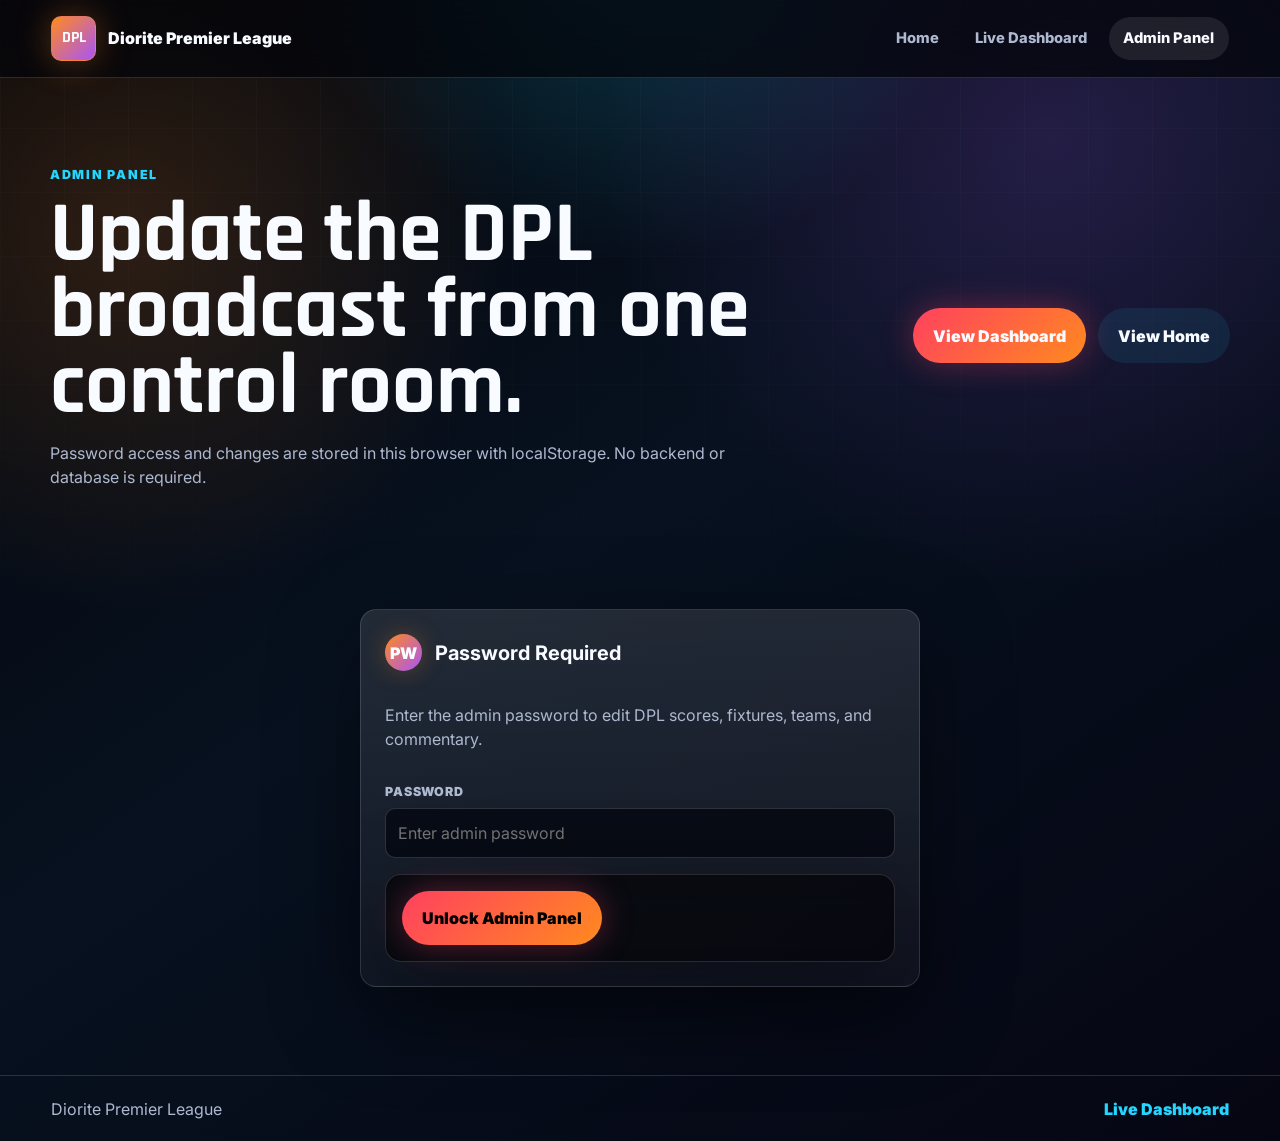
==== admin.html @ a904b24e "Add files via upload" ====
<!DOCTYPE html>
<html lang="en">
  <head>
    <meta charset="UTF-8" />
    <meta name="viewport" content="width=device-width, initial-scale=1.0" />
    <title>DPL Admin Panel</title>
    <link rel="preconnect" href="https://fonts.googleapis.com" />
    <link rel="preconnect" href="https://fonts.gstatic.com" crossorigin />
    <link
      href="https://fonts.googleapis.com/css2?family=Inter:wght@400;500;600;700;800;900&display=swap"
      rel="stylesheet"
    />
    <link
      href="https://fonts.googleapis.com/css2?family=Rajdhani:wght@600;700&display=swap"
      rel="stylesheet"
    />
    <link rel="stylesheet" href="style.css" />
  </head>
  <body>
    <header class="site-header">
      <a class="brand" href="index.html" aria-label="Diorite Premier League home">
        <span class="brand-mark">DPL</span>
        <span>Diorite Premier League</span>
      </a>
      <nav class="nav-links" aria-label="Primary navigation">
        <a href="index.html">Home</a>
        <a href="dashboard.html">Live Dashboard</a>
        <a href="admin.html" aria-current="page">Admin Panel</a>
      </nav>
    </header>

    <main>
      <section class="admin-hero section-shell reveal">
        <div>
          <p class="eyebrow">Admin Panel</p>
          <h1>Update the DPL broadcast from one control room.</h1>
          <p class="admin-note">
            Password access and changes are stored in this browser with localStorage. No backend or database is required.
          </p>
        </div>
        <div class="admin-page-actions">
          <a class="btn btn-live" href="dashboard.html">View Dashboard</a>
          <a class="btn btn-outline" href="index.html">View Home</a>
        </div>
      </section>

      <section class="section-shell reveal">
        <form class="admin-form" id="adminForm"></form>
      </section>
    </main>

    <footer class="site-footer">
      <span>Diorite Premier League</span>
      <a href="dashboard.html">Live Dashboard</a>
    </footer>

    <script src="script.js"></script>
  </body>
</html>
---- style.css ----
:root {
  --black: #04050a;
  --navy: #07111f;
  --navy-2: #0c1430;
  --glass: rgba(14, 22, 43, 0.62);
  --glass-strong: rgba(18, 27, 52, 0.86);
  --line: rgba(255, 255, 255, 0.14);
  --text: #f8fbff;
  --muted: #aeb9d0;
  --orange: #ff8a1f;
  --purple: #a855f7;
  --blue: #23d5ff;
  --green: #3cff9f;
  --red: #ff415f;
  --gold: #ffd166;
  --shadow: 0 26px 90px rgba(0, 0, 0, 0.42);
}

* {
  box-sizing: border-box;
}

html {
  scroll-behavior: smooth;
}

body {
  margin: 0;
  min-height: 100vh;
  background:
    radial-gradient(circle at 50% -8%, rgba(35, 213, 255, 0.24), transparent 22rem),
    radial-gradient(circle at 82% 12%, rgba(168, 85, 247, 0.18), transparent 28rem),
    radial-gradient(circle at 10% 20%, rgba(255, 138, 31, 0.16), transparent 24rem),
    linear-gradient(145deg, var(--black), var(--navy) 46%, #060613);
  color: var(--text);
  font-family: Inter, system-ui, -apple-system, BlinkMacSystemFont, "Segoe UI", sans-serif;
  line-height: 1.5;
}

body::before {
  content: "";
  position: fixed;
  inset: 0;
  pointer-events: none;
  background:
    linear-gradient(rgba(255, 255, 255, 0.025) 1px, transparent 1px),
    linear-gradient(90deg, rgba(255, 255, 255, 0.025) 1px, transparent 1px);
  background-size: 64px 64px;
  mask-image: linear-gradient(to bottom, black, transparent 85%);
}

a {
  color: inherit;
  text-decoration: none;
}

.site-header {
  position: sticky;
  top: 0;
  z-index: 20;
  display: flex;
  align-items: center;
  justify-content: space-between;
  gap: 1rem;
  padding: 1rem clamp(1rem, 4vw, 3.8rem);
  border-bottom: 1px solid var(--line);
  background: rgba(4, 5, 10, 0.72);
  backdrop-filter: blur(18px);
}

.brand,
.nav-links,
.hero-actions,
.fixture-strip,
.split-heading,
.dashboard-hero,
.broadcast-topline,
.score-meta,
.commentary-item,
.fixture-card-top,
.fixture-score-row,
.admin-hero,
.admin-toolbar,
.admin-toolbar-actions,
.admin-section-title,
.admin-actions,
.admin-page-actions {
  display: flex;
  align-items: center;
}

.brand {
  gap: 0.75rem;
  font-weight: 900;
}

.brand-mark {
  display: grid;
  width: 2.8rem;
  height: 2.8rem;
  place-items: center;
  border: 1px solid rgba(255, 138, 31, 0.58);
  border-radius: 10px;
  background: linear-gradient(135deg, var(--orange), var(--purple));
  box-shadow: 0 0 34px rgba(255, 138, 31, 0.34);
  font-family: Rajdhani, Inter, sans-serif;
  font-weight: 700;
}

.nav-links {
  gap: 0.45rem;
}

.nav-links a {
  border-radius: 999px;
  padding: 0.65rem 0.9rem;
  color: var(--muted);
  font-size: 0.92rem;
  font-weight: 800;
  transition: 180ms ease;
}

.nav-links a:hover,
.nav-links a[aria-current="page"] {
  background: rgba(255, 255, 255, 0.09);
  color: var(--text);
}

.section-shell {
  width: min(1180px, calc(100% - 2rem));
  margin: 0 auto;
  padding: clamp(3rem, 7vw, 5.5rem) 0;
}

.home-hero {
  position: relative;
  overflow: hidden;
  min-height: calc(100vh - 4.85rem);
  isolation: isolate;
}

.stadium-lights {
  position: absolute;
  inset: 0;
  z-index: -1;
  background:
    radial-gradient(ellipse at 16% 14%, rgba(255, 255, 255, 0.46), transparent 3rem),
    radial-gradient(ellipse at 84% 14%, rgba(255, 255, 255, 0.42), transparent 3rem),
    linear-gradient(105deg, transparent 0 18%, rgba(35, 213, 255, 0.16) 30%, transparent 44%),
    linear-gradient(255deg, transparent 0 18%, rgba(255, 138, 31, 0.14) 30%, transparent 44%);
}

.home-hero::after {
  content: "";
  position: absolute;
  inset: auto 0 0;
  z-index: -1;
  height: 34%;
  background:
    linear-gradient(to top, rgba(4, 5, 10, 0.96), rgba(4, 5, 10, 0)),
    repeating-linear-gradient(90deg, rgba(60, 255, 159, 0.22) 0 1px, transparent 1px 7rem);
}

.hero-grid {
  display: grid;
  grid-template-columns: minmax(0, 1.2fr) minmax(300px, 0.8fr);
  gap: clamp(2rem, 5vw, 4.5rem);
  min-height: calc(100vh - 4.85rem);
  align-items: center;
}

.eyebrow {
  margin: 0 0 0.8rem;
  color: var(--blue);
  font-size: 0.78rem;
  font-weight: 900;
  letter-spacing: 0.14em;
  text-transform: uppercase;
}

h1,
h2,
h3,
p {
  margin-top: 0;
}

h1,
h2,
.score-number,
.broadcast-score span,
.stat-number {
  font-family: Rajdhani, Inter, sans-serif;
}

h1 {
  max-width: 780px;
  margin-bottom: 1rem;
  font-size: clamp(4rem, 10vw, 8.8rem);
  line-height: 0.88;
  letter-spacing: 0;
}

h2 {
  max-width: 760px;
  margin-bottom: 0;
  font-size: clamp(2rem, 5vw, 3.4rem);
  line-height: 1.05;
}

.glow-title {
  color: #fff;
  text-shadow:
    0 0 22px rgba(35, 213, 255, 0.55),
    0 0 54px rgba(168, 85, 247, 0.38),
    0 0 90px rgba(255, 138, 31, 0.22);
  animation: titleGlow 2.7s ease-in-out infinite alternate;
}

.hero-subtitle {
  max-width: 620px;
  color: var(--muted);
  font-size: clamp(1.1rem, 2vw, 1.35rem);
}

.fixture-strip {
  flex-wrap: wrap;
  gap: 0.8rem;
  margin: 2rem 0;
}

.fixture-strip div,
.glass-stat,
.player-card,
.timeline-card,
.score-tile,
.award-card,
.broadcast-card,
.score-panel,
.table-wrap,
.cap-card,
.team-card,
.commentary-feed {
  border: 1px solid var(--line);
  border-radius: 14px;
  background: linear-gradient(180deg, rgba(255, 255, 255, 0.105), rgba(255, 255, 255, 0.045));
  box-shadow: var(--shadow);
  backdrop-filter: blur(18px);
}

.fixture-strip div {
  min-width: 10rem;
  padding: 1rem;
}

.fixture-strip span,
.broadcast-topline,
.broadcast-lower span,
.player-card span,
.timeline-card small,
.award-card span,
.cap-card span,
.team-card span {
  color: var(--muted);
}

.fixture-strip strong {
  display: block;
  margin-top: 0.25rem;
  font-size: 1.25rem;
}

.hero-actions {
  flex-wrap: wrap;
  gap: 0.8rem;
}

.btn {
  display: inline-flex;
  min-height: 3.25rem;
  align-items: center;
  justify-content: center;
  border-radius: 999px;
  padding: 0.95rem 1.25rem;
  font-weight: 900;
  transition: transform 180ms ease, box-shadow 180ms ease, border-color 180ms ease;
}

.btn:hover,
.player-card:hover,
.award-card:hover,
.cap-card:hover {
  transform: translateY(-5px) scale(1.01);
}

.btn-live {
  background: linear-gradient(135deg, var(--red), var(--orange));
  box-shadow: 0 0 32px rgba(255, 65, 95, 0.35);
}

.btn-outline {
  border: 1px solid rgba(35, 213, 255, 0.5);
  background: rgba(35, 213, 255, 0.09);
}

.broadcast-card {
  position: relative;
  overflow: hidden;
  padding: clamp(1.25rem, 4vw, 2rem);
  background:
    radial-gradient(circle at 100% 0%, rgba(35, 213, 255, 0.2), transparent 16rem),
    radial-gradient(circle at 0% 100%, rgba(255, 138, 31, 0.18), transparent 16rem),
    var(--glass);
}

.broadcast-card::before {
  content: "";
  position: absolute;
  inset: 0;
  background: linear-gradient(120deg, transparent 0 40%, rgba(255, 255, 255, 0.12) 50%, transparent 60%);
  transform: translateX(-100%);
  animation: sweep 4s ease-in-out infinite;
}

.broadcast-topline {
  justify-content: space-between;
  gap: 1rem;
  font-weight: 900;
}

.live-dot,
.live-badge,
.powerplay-chip,
.powerplay-badge,
.award-badge {
  display: inline-flex;
  align-items: center;
  width: fit-content;
  border-radius: 999px;
  font-size: 0.76rem;
  font-weight: 900;
  letter-spacing: 0.1em;
  text-transform: uppercase;
}

.live-dot,
.live-badge {
  position: relative;
  padding: 0.55rem 0.75rem 0.55rem 1.6rem;
  color: #12060a;
  background: var(--green);
  box-shadow: 0 0 28px rgba(60, 255, 159, 0.48);
}

.live-dot::before,
.live-badge::before {
  content: "";
  position: absolute;
  left: 0.65rem;
  width: 0.5rem;
  height: 0.5rem;
  border-radius: 50%;
  background: #12060a;
  animation: pulse 1s infinite;
}

.broadcast-score {
  margin: 3.3rem 0 2rem;
}

.broadcast-score[data-match-index] {
  cursor: pointer;
  border-radius: 14px;
  outline: none;
  transition: transform 180ms ease, box-shadow 180ms ease;
}

.broadcast-score[data-match-index]:hover,
.broadcast-score[data-match-index]:focus-visible {
  transform: translateY(-3px);
  box-shadow: 0 0 34px rgba(255, 138, 31, 0.12);
}

.broadcast-score span {
  display: block;
  font-size: clamp(6rem, 15vw, 10rem);
  font-weight: 700;
  line-height: 0.76;
  text-shadow: 0 0 34px rgba(255, 138, 31, 0.52);
}

.wicket {
  color: var(--red);
  font-size: 0.48em;
}

.broadcast-score small {
  color: var(--blue);
  font-weight: 900;
}

.broadcast-lower strong {
  display: block;
  font-size: 1.5rem;
}

.section-heading {
  margin-bottom: 1.6rem;
}

.split-heading,
.dashboard-hero {
  justify-content: space-between;
  gap: 1rem;
}

.text-link {
  color: var(--orange);
  font-weight: 900;
}

.overview-grid,
.player-grid,
.timeline,
.score-tile-grid,
.award-grid,
.teams-grid {
  display: grid;
  gap: 1rem;
}

.overview-grid {
  grid-template-columns: repeat(5, minmax(0, 1fr));
}

.glass-stat {
  min-height: 10.5rem;
  padding: 1.3rem;
}

.stat-number {
  display: block;
  color: var(--orange);
  font-size: 4rem;
  font-weight: 700;
  line-height: 0.9;
  text-shadow: 0 0 28px rgba(255, 138, 31, 0.42);
}

.glass-stat strong {
  display: block;
  margin-top: 0.85rem;
  font-size: 1.15rem;
}

.player-grid {
  grid-template-columns: repeat(4, minmax(0, 1fr));
}

.player-card,
.award-card,
.cap-card,
.team-card {
  padding: 1.1rem;
  transition: transform 180ms ease, border-color 180ms ease, box-shadow 180ms ease, max-height 240ms ease;
}

.player-card:hover {
  border-color: rgba(35, 213, 255, 0.55);
  box-shadow: 0 0 38px rgba(35, 213, 255, 0.18);
}

.player-card strong,
.team-card strong,
.cap-card strong {
  display: block;
  font-size: 1.08rem;
}

.rating-track {
  overflow: hidden;
  height: 0.55rem;
  margin-top: 1rem;
  border-radius: 999px;
  background: rgba(255, 255, 255, 0.09);
}

.rating-bar {
  display: block;
  height: 100%;
  border-radius: inherit;
  background: linear-gradient(90deg, var(--orange), var(--purple), var(--blue));
  box-shadow: 0 0 18px rgba(35, 213, 255, 0.45);
}

.timeline {
  grid-template-columns: repeat(5, minmax(0, 1fr));
}

.timeline-card {
  min-height: 12rem;
  padding: 1.15rem;
}

.timeline-card.powerplay {
  border-color: rgba(255, 138, 31, 0.66);
  box-shadow: 0 0 44px rgba(255, 138, 31, 0.16);
}

.day-pill,
.powerplay-chip,
.powerplay-badge {
  padding: 0.45rem 0.65rem;
  background: rgba(35, 213, 255, 0.12);
  color: var(--blue);
}

.timeline-card.powerplay .day-pill,
.powerplay-chip,
.powerplay-badge {
  color: #170b02;
  background: linear-gradient(135deg, var(--orange), var(--gold));
  box-shadow: 0 0 28px rgba(255, 138, 31, 0.35);
}

.timeline-card strong {
  display: block;
  margin: 1.2rem 0 0.5rem;
  font-size: 1.25rem;
}

.score-tile-grid {
  grid-template-columns: repeat(4, minmax(0, 1fr));
}

.score-tile {
  min-height: 10rem;
  padding: 1.2rem;
}

.score-tile span {
  display: block;
  font-family: Rajdhani, Inter, sans-serif;
  font-size: 2.4rem;
  font-weight: 700;
}

.score-tile strong {
  display: block;
  color: var(--muted);
}

.run-one span {
  color: var(--green);
}

.score-tile.accent-green span {
  color: var(--green);
}

.run-four span {
  color: var(--orange);
}

.score-tile.accent-orange span {
  color: var(--orange);
}

.run-six span {
  color: var(--red);
}

.score-tile.accent-red span {
  color: var(--red);
}

.wicket-tile span {
  color: var(--purple);
}

.score-tile.accent-purple span {
  color: var(--purple);
}

.score-tile.accent-blue span {
  color: var(--blue);
}

.formula-ribbon {
  margin-top: 1rem;
  border: 1px solid rgba(35, 213, 255, 0.34);
  border-radius: 14px;
  padding: 1rem;
  background: rgba(35, 213, 255, 0.08);
  color: var(--blue);
  font-family: Rajdhani, Inter, sans-serif;
  font-size: clamp(1.6rem, 4vw, 2.4rem);
  font-weight: 700;
  text-align: center;
}

.award-grid {
  grid-template-columns: repeat(3, minmax(0, 1fr));
}

.award-card {
  min-height: 12rem;
  display: flex;
  flex-direction: column;
  justify-content: space-between;
}

.award-card.orange {
  border-color: rgba(255, 138, 31, 0.56);
}

.award-card.blue {
  border-color: rgba(35, 213, 255, 0.56);
}

.award-card.purple {
  border-color: rgba(168, 85, 247, 0.56);
}

.award-badge {
  padding: 0.45rem 0.65rem;
  background: rgba(255, 255, 255, 0.09);
}

.award-card strong {
  font-size: 1.7rem;
}

.dashboard-hero {
  padding-bottom: 1rem;
}

.dashboard-hero h1 {
  max-width: 820px;
  font-size: clamp(2.5rem, 7vw, 5.4rem);
}

.broadcast-scoreboard {
  overflow: hidden;
  border: 1px solid rgba(35, 213, 255, 0.34);
  border-radius: 18px;
  background:
    radial-gradient(circle at 15% 0%, rgba(255, 138, 31, 0.18), transparent 20rem),
    radial-gradient(circle at 85% 0%, rgba(35, 213, 255, 0.18), transparent 20rem),
    rgba(10, 16, 32, 0.78);
  box-shadow: 0 0 72px rgba(35, 213, 255, 0.14);
  backdrop-filter: blur(18px);
}

.scoreboard-header {
  display: flex;
  justify-content: space-between;
  gap: 1rem;
  border-bottom: 1px solid var(--line);
  padding: 1rem;
}

.scoreboard-body {
  display: grid;
  grid-template-columns: 1fr auto 1fr;
  align-items: stretch;
  gap: 1px;
  background: var(--line);
}

.scoreboard-fixtures {
  padding: 1rem;
}

.score-panel {
  border: 0;
  border-radius: 0;
  padding: clamp(1rem, 4vw, 2rem);
  background: rgba(6, 10, 22, 0.74);
}

.score-panel h2 {
  margin-bottom: 0.5rem;
  font-size: clamp(1.45rem, 4vw, 2.2rem);
}

.score-number {
  color: var(--orange);
  font-size: clamp(4rem, 13vw, 8rem);
  font-weight: 700;
  line-height: 0.8;
  text-shadow: 0 0 28px rgba(255, 138, 31, 0.58);
  animation: scorePulse 1.8s ease-in-out infinite alternate;
}

.score-number .wickets {
  color: var(--red);
  font-size: 0.48em;
}

.score-center {
  display: grid;
  min-width: 12rem;
  place-items: center;
  padding: 1rem;
  background: rgba(8, 12, 26, 0.92);
  text-align: center;
}

.status-line {
  color: var(--blue);
  font-weight: 900;
}

.score-meta {
  flex-wrap: wrap;
  gap: 0.6rem;
  margin-top: 1rem;
  color: var(--muted);
  font-size: 0.92rem;
}

.score-meta span {
  border: 1px solid var(--line);
  border-radius: 999px;
  padding: 0.4rem 0.6rem;
  background: rgba(255, 255, 255, 0.055);
}

.dashboard-grid {
  display: grid;
  grid-template-columns: minmax(0, 1.35fr) minmax(300px, 0.65fr);
  gap: 1.25rem;
  align-items: start;
}

.compact {
  margin-bottom: 1rem;
}

.compact h2 {
  font-size: 1.7rem;
}

.table-wrap {
  overflow-x: auto;
  background: var(--glass);
}

table {
  width: 100%;
  min-width: 620px;
  border-collapse: collapse;
}

th,
td {
  padding: 1rem;
  border-bottom: 1px solid var(--line);
  text-align: left;
}

th {
  color: var(--blue);
  font-size: 0.76rem;
  font-weight: 900;
  letter-spacing: 0.09em;
  text-transform: uppercase;
}

tbody tr {
  transition: background 180ms ease;
}

tbody tr:hover {
  background: rgba(255, 255, 255, 0.06);
}

tbody tr.top-team {
  background: rgba(60, 255, 159, 0.08);
}

tbody tr.bottom-team {
  background: rgba(255, 65, 95, 0.07);
}

tbody tr:last-child td {
  border-bottom: 0;
}

.rank-dot {
  display: inline-block;
  width: 0.62rem;
  height: 0.62rem;
  margin-right: 0.45rem;
  border-radius: 50%;
  background: var(--blue);
}

.top-team .rank-dot {
  background: var(--green);
  box-shadow: 0 0 12px rgba(60, 255, 159, 0.7);
}

.bottom-team .rank-dot {
  background: var(--red);
  box-shadow: 0 0 12px rgba(255, 65, 95, 0.6);
}

.caps-stack {
  display: grid;
  gap: 1rem;
}

.cap-card {
  display: grid;
  grid-template-columns: auto 1fr;
  gap: 0.85rem;
  align-items: center;
  border-color: rgba(168, 85, 247, 0.28);
}

.avatar {
  display: grid;
  width: 3.4rem;
  height: 3.4rem;
  place-items: center;
  border: 2px solid var(--orange);
  border-radius: 50%;
  background: rgba(255, 255, 255, 0.08);
  box-shadow: 0 0 22px rgba(255, 138, 31, 0.38);
  font-weight: 900;
}

.cap-card:nth-child(2) .avatar {
  border-color: var(--blue);
  box-shadow: 0 0 22px rgba(35, 213, 255, 0.38);
}

.cap-card:nth-child(3) .avatar {
  border-color: var(--purple);
  box-shadow: 0 0 22px rgba(168, 85, 247, 0.38);
}

.metric {
  color: var(--text);
  font-family: Rajdhani, Inter, sans-serif;
  font-size: 1.8rem;
  font-weight: 700;
}

.teams-grid {
  grid-template-columns: repeat(4, minmax(0, 1fr));
}

.team-card {
  overflow: hidden;
  max-height: 9.2rem;
  border-color: rgba(35, 213, 255, 0.2);
}

.team-card:hover {
  max-height: 28rem;
  transform: translateY(-5px);
  border-color: rgba(35, 213, 255, 0.56);
  box-shadow: 0 0 34px rgba(35, 213, 255, 0.16);
}

.team-card ul {
  display: grid;
  gap: 0.45rem;
  margin: 1rem 0 0;
  padding: 0;
  color: var(--muted);
  list-style: none;
}

.weekly-fixtures {
  display: grid;
  grid-template-columns: repeat(2, minmax(0, 1fr));
  gap: 1rem;
}

.fixture-card {
  width: 100%;
  color: var(--text);
  cursor: pointer;
  text-align: left;
  border: 1px solid var(--line);
  border-radius: 16px;
  padding: 1rem;
  background:
    radial-gradient(circle at 100% 0%, rgba(255, 138, 31, 0.14), transparent 14rem),
    linear-gradient(180deg, rgba(255, 255, 255, 0.11), rgba(255, 255, 255, 0.045));
  box-shadow: var(--shadow);
  backdrop-filter: blur(18px);
  transition: transform 180ms ease, border-color 180ms ease, box-shadow 180ms ease;
}

.fixture-card:hover,
.fixture-card:focus-visible {
  transform: translateY(-4px);
  border-color: rgba(35, 213, 255, 0.58);
  box-shadow: 0 0 44px rgba(35, 213, 255, 0.16);
  outline: none;
}

.fixture-card.is-live {
  border-color: rgba(60, 255, 159, 0.42);
  box-shadow: 0 0 44px rgba(60, 255, 159, 0.12);
}

.fixture-card.is-completed {
  border-color: rgba(168, 85, 247, 0.38);
}

.fixture-card.is-completed .fixture-status {
  color: var(--text);
  background: rgba(168, 85, 247, 0.28);
  box-shadow: 0 0 20px rgba(168, 85, 247, 0.24);
}

.fixture-card-top,
.fixture-score-row {
  justify-content: space-between;
  gap: 1rem;
}

.fixture-tag,
.fixture-status {
  display: inline-flex;
  border-radius: 999px;
  padding: 0.45rem 0.65rem;
  font-size: 0.75rem;
  font-weight: 900;
  letter-spacing: 0.08em;
  text-transform: uppercase;
}

.fixture-tag {
  color: var(--blue);
  background: rgba(35, 213, 255, 0.1);
}

.fixture-status {
  color: #07110d;
  background: var(--green);
  box-shadow: 0 0 20px rgba(60, 255, 159, 0.28);
}

.fixture-score-row {
  margin-top: 1.2rem;
}

.fixture-score-row div {
  min-width: 0;
}

.fixture-score-row strong {
  display: block;
  overflow-wrap: anywhere;
  font-size: 1.2rem;
}

.fixture-score-row span {
  display: block;
  color: var(--orange);
  font-family: Rajdhani, Inter, sans-serif;
  font-size: clamp(2.4rem, 7vw, 4rem);
  font-weight: 700;
  line-height: 0.95;
  text-shadow: 0 0 22px rgba(255, 138, 31, 0.42);
}

.fixture-score-row em {
  color: var(--muted);
  font-style: normal;
  font-weight: 900;
}

.modal-open {
  overflow: hidden;
}

.match-modal {
  position: fixed;
  inset: 0;
  z-index: 60;
  display: grid;
  place-items: center;
  padding: 1rem;
}

.match-modal[hidden] {
  display: none;
}

.match-modal-backdrop {
  position: absolute;
  inset: 0;
  background: rgba(1, 3, 10, 0.78);
  backdrop-filter: blur(10px);
}

.match-detail-panel {
  position: relative;
  overflow: auto;
  width: min(1040px, 100%);
  max-height: min(86vh, 860px);
  border: 1px solid rgba(35, 213, 255, 0.32);
  border-radius: 18px;
  padding: clamp(1rem, 3vw, 1.4rem);
  background:
    radial-gradient(circle at 10% 0%, rgba(255, 138, 31, 0.16), transparent 18rem),
    radial-gradient(circle at 90% 0%, rgba(35, 213, 255, 0.16), transparent 18rem),
    rgba(7, 12, 27, 0.96);
  box-shadow: 0 30px 100px rgba(0, 0, 0, 0.62);
}

.match-detail-header,
.match-detail-score,
.performance-summary {
  display: grid;
  gap: 1rem;
}

.match-detail-header {
  grid-template-columns: 1fr auto;
  align-items: start;
  margin-bottom: 1rem;
}

.match-detail-header h2 {
  font-size: clamp(2rem, 5vw, 3rem);
}

.match-detail-score {
  grid-template-columns: 1fr minmax(180px, 0.7fr) 1fr;
  align-items: stretch;
  border: 1px solid var(--line);
  border-radius: 16px;
  overflow: hidden;
  background: rgba(255, 255, 255, 0.05);
}

.detail-team-score,
.match-detail-center,
.performance-summary article {
  padding: 1rem;
}

.detail-team-score {
  background: rgba(255, 255, 255, 0.045);
}

.detail-team-score span,
.performance-summary span {
  display: block;
  color: var(--muted);
  font-weight: 800;
}

.detail-team-score strong {
  display: block;
  color: var(--orange);
  font-family: Rajdhani, Inter, sans-serif;
  font-size: clamp(4rem, 11vw, 6.5rem);
  line-height: 0.82;
  text-shadow: 0 0 30px rgba(255, 138, 31, 0.48);
}

.detail-team-score small {
  color: var(--red);
  font-size: 0.48em;
}

.match-detail-center {
  display: grid;
  place-content: center;
  gap: 0.5rem;
  border-inline: 1px solid var(--line);
  background: rgba(3, 6, 15, 0.58);
  text-align: center;
}

.match-detail-center strong {
  color: var(--blue);
}

.match-detail-center small {
  color: var(--muted);
}

.performance-summary {
  grid-template-columns: repeat(3, minmax(0, 1fr));
  margin: 1rem 0;
}

.performance-summary article {
  border: 1px solid var(--line);
  border-radius: 14px;
  background: rgba(255, 255, 255, 0.055);
}

.performance-summary strong {
  display: block;
  margin-top: 0.25rem;
  color: var(--text);
  font-family: Rajdhani, Inter, sans-serif;
  font-size: clamp(1.6rem, 4vw, 2.3rem);
}

.performance-table-wrap {
  overflow-x: auto;
  border: 1px solid var(--line);
  border-radius: 14px;
  background: rgba(3, 6, 15, 0.58);
}

.performance-table {
  min-width: 820px;
}

.commentary-feed {
  overflow: hidden;
  max-height: 18rem;
  padding: 0.5rem;
  background: var(--glass);
}

.commentary-list {
  display: grid;
  gap: 0.5rem;
  animation: feedScroll 18s linear infinite;
}

.commentary-feed:hover .commentary-list {
  animation-play-state: paused;
}

.commentary-item {
  gap: 0.75rem;
  border: 1px solid var(--line);
  border-radius: 12px;
  padding: 0.85rem;
  background: rgba(255, 255, 255, 0.055);
}

.commentary-time {
  color: var(--blue);
  font-weight: 900;
  white-space: nowrap;
}

.admin-hero {
  justify-content: space-between;
  gap: 1.25rem;
  padding-bottom: 1rem;
}

.admin-hero h1 {
  max-width: 820px;
  font-size: clamp(2.5rem, 7vw, 5.4rem);
}

.admin-note {
  max-width: 680px;
  color: var(--muted);
}

.admin-page-actions {
  flex-wrap: wrap;
  gap: 0.75rem;
}

.admin-form {
  display: grid;
  gap: 1rem;
}

.admin-toolbar,
.admin-panel-card,
.admin-login-card {
  border: 1px solid var(--line);
  border-radius: 16px;
  background: linear-gradient(180deg, rgba(255, 255, 255, 0.11), rgba(255, 255, 255, 0.045));
  box-shadow: var(--shadow);
  backdrop-filter: blur(18px);
}

.admin-toolbar {
  justify-content: space-between;
  gap: 1rem;
  padding: 1rem;
}

.admin-toolbar-actions {
  flex-wrap: wrap;
  justify-content: flex-end;
  gap: 0.75rem;
}

.admin-toolbar h2 {
  font-size: clamp(1.7rem, 4vw, 2.6rem);
}

.admin-status {
  max-width: 28rem;
  border: 1px solid rgba(60, 255, 159, 0.24);
  border-radius: 999px;
  padding: 0.6rem 0.8rem;
  color: var(--green);
  background: rgba(60, 255, 159, 0.08);
  font-weight: 800;
}

.admin-status:empty {
  display: none;
}

.admin-panel-card {
  padding: clamp(1rem, 3vw, 1.35rem);
}

.admin-login-card {
  display: grid;
  gap: 1rem;
  max-width: 560px;
  margin: 0 auto;
  padding: clamp(1rem, 4vw, 1.5rem);
}

.admin-helper {
  margin-bottom: 1rem;
  color: var(--muted);
}

.is-hidden {
  display: none;
}

.admin-section-title {
  gap: 0.8rem;
  margin-bottom: 1rem;
}

.admin-section-title span {
  display: grid;
  width: 2.3rem;
  height: 2.3rem;
  place-items: center;
  border-radius: 50%;
  background: linear-gradient(135deg, var(--orange), var(--purple));
  box-shadow: 0 0 24px rgba(255, 138, 31, 0.28);
  font-weight: 900;
}

.admin-section-title h3 {
  margin: 0;
  font-size: 1.25rem;
}

.admin-grid,
.admin-rows {
  display: grid;
  gap: 0.85rem;
}

.admin-grid {
  grid-template-columns: repeat(4, minmax(0, 1fr));
}

.admin-row {
  display: grid;
  grid-template-columns: repeat(5, minmax(0, 1fr)) auto;
  gap: 0.7rem;
  align-items: end;
  border: 1px solid rgba(255, 255, 255, 0.1);
  border-radius: 14px;
  padding: 0.8rem;
  background: rgba(5, 9, 20, 0.5);
}

.admin-row-wide {
  grid-template-columns: minmax(160px, 0.8fr) minmax(160px, 0.8fr) minmax(240px, 1.4fr) auto;
}

.admin-row-fixture {
  grid-template-columns: repeat(5, minmax(0, 1fr)) repeat(5, minmax(0, 0.9fr)) auto auto;
}

.scoring-row {
  grid-template-columns: repeat(5, minmax(0, 1fr)) auto;
}

.performance-field {
  grid-column: 1 / -1;
}

.performance-field textarea {
  min-height: 8.5rem;
}

.field {
  display: grid;
  gap: 0.35rem;
}

.field span {
  color: var(--muted);
  font-size: 0.78rem;
  font-weight: 900;
  letter-spacing: 0.07em;
  text-transform: uppercase;
}

input,
textarea,
button {
  font: inherit;
}

input,
textarea {
  width: 100%;
  border: 1px solid rgba(255, 255, 255, 0.16);
  border-radius: 10px;
  padding: 0.75rem;
  background: rgba(3, 6, 15, 0.72);
  color: var(--text);
  outline: none;
  transition: border-color 180ms ease, box-shadow 180ms ease, background 180ms ease;
}

textarea {
  resize: vertical;
}

input:focus,
textarea:focus {
  border-color: rgba(35, 213, 255, 0.72);
  box-shadow: 0 0 0 3px rgba(35, 213, 255, 0.12);
}

.checkbox-field {
  align-content: end;
  min-height: 100%;
  border: 1px solid rgba(255, 255, 255, 0.16);
  border-radius: 10px;
  padding: 0.75rem;
  background: rgba(3, 6, 15, 0.72);
}

.checkbox-field input {
  width: auto;
}

.checkbox-field span {
  color: var(--text);
  letter-spacing: 0;
  text-transform: none;
}

.mini-btn,
.icon-btn {
  cursor: pointer;
  border: 1px solid rgba(35, 213, 255, 0.42);
  border-radius: 999px;
  padding: 0.7rem 0.9rem;
  color: var(--text);
  background: rgba(35, 213, 255, 0.09);
  font-weight: 900;
  transition: transform 180ms ease, border-color 180ms ease, box-shadow 180ms ease;
}

.mini-btn {
  margin-top: 1rem;
}

.mini-btn:hover,
.icon-btn:hover {
  transform: translateY(-2px);
  border-color: rgba(35, 213, 255, 0.7);
  box-shadow: 0 0 22px rgba(35, 213, 255, 0.16);
}

.icon-btn.danger {
  border-color: rgba(255, 65, 95, 0.42);
  background: rgba(255, 65, 95, 0.11);
}

.admin-actions {
  position: sticky;
  bottom: 1rem;
  z-index: 5;
  justify-content: flex-end;
  flex-wrap: wrap;
  gap: 0.75rem;
  border: 1px solid var(--line);
  border-radius: 16px;
  padding: 1rem;
  background: rgba(4, 5, 10, 0.82);
  box-shadow: var(--shadow);
  backdrop-filter: blur(18px);
}

.admin-actions.static-actions {
  position: static;
  justify-content: flex-start;
}

.admin-actions .btn,
.admin-page-actions .btn {
  border: 0;
  cursor: pointer;
}

.site-footer {
  display: flex;
  justify-content: space-between;
  gap: 1rem;
  border-top: 1px solid var(--line);
  padding: 1.3rem clamp(1rem, 4vw, 3.8rem);
  color: var(--muted);
}

.site-footer a {
  color: var(--blue);
  font-weight: 900;
}

.reveal {
  animation: riseIn 720ms ease both;
}

.delay-1 {
  animation-delay: 120ms;
}

@keyframes riseIn {
  from {
    opacity: 0;
    transform: translateY(20px);
  }
  to {
    opacity: 1;
    transform: translateY(0);
  }
}

@keyframes titleGlow {
  from {
    filter: brightness(1);
  }
  to {
    filter: brightness(1.14);
  }
}

@keyframes pulse {
  0%,
  100% {
    transform: scale(1);
    opacity: 1;
  }
  50% {
    transform: scale(1.75);
    opacity: 0.42;
  }
}

@keyframes sweep {
  0%,
  62% {
    transform: translateX(-115%);
  }
  100% {
    transform: translateX(115%);
  }
}

@keyframes scorePulse {
  from {
    text-shadow: 0 0 24px rgba(255, 138, 31, 0.42);
  }
  to {
    text-shadow: 0 0 44px rgba(255, 138, 31, 0.72), 0 0 74px rgba(35, 213, 255, 0.28);
  }
}

@keyframes feedScroll {
  from {
    transform: translateY(0);
  }
  to {
    transform: translateY(-50%);
  }
}

@media (max-width: 960px) {
  .hero-grid,
  .dashboard-grid,
  .scoreboard-body,
  .match-detail-score,
  .performance-summary,
  .weekly-fixtures,
  .admin-grid,
  .admin-row,
  .admin-row-wide,
  .admin-row-fixture,
  .scoring-row {
    grid-template-columns: 1fr;
  }

  .score-center {
    min-height: 8rem;
  }

  .overview-grid,
  .player-grid,
  .timeline,
  .score-tile-grid,
  .award-grid,
  .teams-grid {
    grid-template-columns: repeat(2, minmax(0, 1fr));
  }
}

@media (max-width: 640px) {
  .site-header,
  .site-footer,
  .split-heading,
  .dashboard-hero,
  .admin-hero,
  .admin-toolbar,
  .admin-toolbar-actions,
  .fixture-score-row,
  .fixture-card-top,
  .match-detail-header,
  .admin-actions {
    align-items: flex-start;
    flex-direction: column;
  }

  .brand span:last-child {
    max-width: 12rem;
  }

  .nav-links {
    width: 100%;
  }

  .nav-links a {
    flex: 1;
    text-align: center;
  }

  .overview-grid,
  .player-grid,
  .timeline,
  .score-tile-grid,
  .award-grid,
  .teams-grid {
    grid-template-columns: 1fr;
  }

  .home-hero,
  .hero-grid {
    min-height: auto;
  }

  .fixture-strip,
  .hero-actions {
    align-items: stretch;
    flex-direction: column;
  }

  .fixture-strip div,
  .btn {
    width: 100%;
  }

  .scoreboard-header {
    flex-direction: column;
  }

  .admin-page-actions,
  .admin-actions,
  .admin-actions .btn,
  .admin-page-actions .btn {
    width: 100%;
  }
}
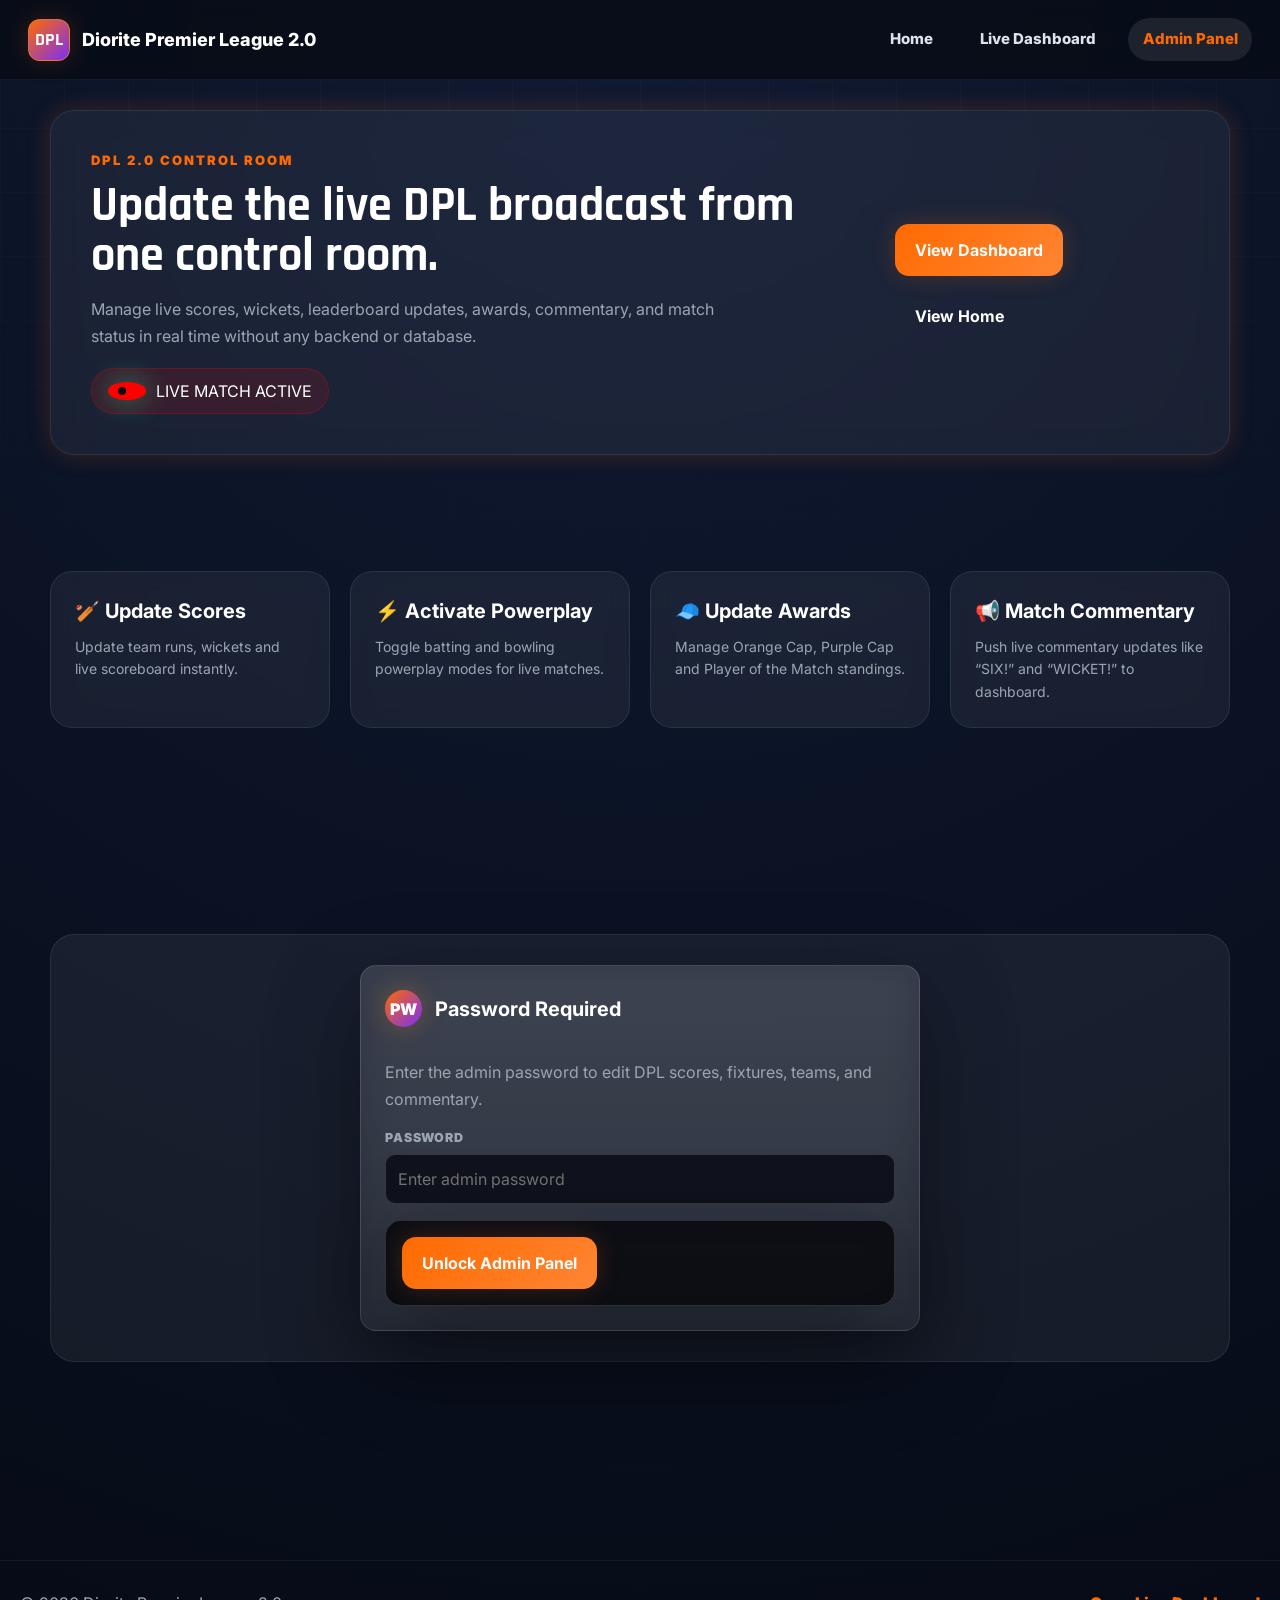
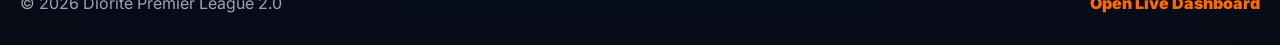
==== commit 991fb300: "Update admin.html" ====
--- a/admin.html
+++ b/admin.html
@@ -2,57 +2,568 @@
 <html lang="en">
   <head>
     <meta charset="UTF-8" />
-    <meta name="viewport" content="width=device-width, initial-scale=1.0" />
-    <title>DPL Admin Panel</title>
+    <meta
+      name="viewport"
+      content="width=device-width, initial-scale=1.0"
+    />
+
+    <title>DPL Admin Panel | Diorite Premier League 2.0</title>
+
+    <!-- Google Fonts -->
     <link rel="preconnect" href="https://fonts.googleapis.com" />
-    <link rel="preconnect" href="https://fonts.gstatic.com" crossorigin />
+    <link
+      rel="preconnect"
+      href="https://fonts.gstatic.com"
+      crossorigin
+    />
+
     <link
       href="https://fonts.googleapis.com/css2?family=Inter:wght@400;500;600;700;800;900&display=swap"
       rel="stylesheet"
     />
+
     <link
       href="https://fonts.googleapis.com/css2?family=Rajdhani:wght@600;700&display=swap"
       rel="stylesheet"
     />
+
+    <!-- Main CSS -->
     <link rel="stylesheet" href="style.css" />
+
+    <!-- INTERNAL PAGE FIXES -->
+    <style>
+      :root {
+        --bg: #060b16;
+        --card: rgba(255, 255, 255, 0.06);
+        --border: rgba(255, 255, 255, 0.08);
+
+        --orange: #ff6a00;
+        --purple: #7b2ff7;
+        --blue: #00c6ff;
+
+        --text: #ffffff;
+        --muted: #9ba6b2;
+
+        --shadow-orange: 0 0 25px rgba(255, 106, 0, 0.2);
+      }
+
+      * {
+        margin: 0;
+        padding: 0;
+        box-sizing: border-box;
+      }
+
+      body {
+        background: radial-gradient(circle at top, #101a33, var(--bg));
+        color: var(--text);
+        font-family: "Inter", sans-serif;
+        overflow-x: hidden;
+      }
+
+      a {
+        text-decoration: none;
+        color: inherit;
+      }
+
+      /* HEADER */
+
+      .site-header {
+        width: 100%;
+        padding: 18px 28px;
+        display: flex;
+        justify-content: space-between;
+        align-items: center;
+        position: sticky;
+        top: 0;
+        z-index: 1000;
+
+        background: rgba(8, 12, 22, 0.85);
+        backdrop-filter: blur(14px);
+
+        border-bottom: 1px solid rgba(255, 255, 255, 0.06);
+      }
+
+      .brand {
+        display: flex;
+        align-items: center;
+        gap: 12px;
+
+        font-weight: 800;
+        font-size: 18px;
+      }
+
+      .brand-mark {
+        width: 42px;
+        height: 42px;
+
+        border-radius: 12px;
+
+        background: linear-gradient(
+          135deg,
+          var(--orange),
+          var(--purple)
+        );
+
+        display: flex;
+        align-items: center;
+        justify-content: center;
+
+        font-family: "Rajdhani", sans-serif;
+        font-size: 18px;
+        font-weight: 700;
+
+        box-shadow: var(--shadow-orange);
+      }
+
+      .nav-links {
+        display: flex;
+        align-items: center;
+        gap: 18px;
+        flex-wrap: wrap;
+      }
+
+      .nav-links a {
+        color: #dce3ea;
+        font-size: 15px;
+        transition: 0.3s ease;
+      }
+
+      .nav-links a:hover,
+      .nav-links a[aria-current="page"] {
+        color: var(--orange);
+      }
+
+      /* MAIN */
+
+      main {
+        width: 100%;
+        padding: 30px 20px 60px;
+      }
+
+      .section-shell {
+        max-width: 1300px;
+        margin: auto;
+      }
+
+      /* HERO */
+
+      .admin-hero {
+        display: flex;
+        justify-content: space-between;
+        align-items: center;
+        gap: 30px;
+
+        padding: 40px;
+        margin-bottom: 28px;
+
+        border-radius: 24px;
+
+        background: var(--card);
+        backdrop-filter: blur(14px);
+
+        border: 1px solid var(--border);
+
+        box-shadow: var(--shadow-orange);
+      }
+
+      .eyebrow {
+        color: var(--orange);
+        font-size: 13px;
+        letter-spacing: 2px;
+        margin-bottom: 10px;
+        text-transform: uppercase;
+      }
+
+      .admin-hero h1 {
+        font-size: 48px;
+        line-height: 1.05;
+
+        font-family: "Rajdhani", sans-serif;
+        margin-bottom: 14px;
+      }
+
+      .admin-note {
+        max-width: 650px;
+        color: var(--muted);
+        line-height: 1.7;
+      }
+
+      /* LIVE STATUS */
+
+      .live-status {
+        margin-top: 18px;
+
+        display: inline-flex;
+        align-items: center;
+        gap: 10px;
+
+        background: rgba(255, 0, 0, 0.12);
+
+        padding: 10px 16px;
+
+        border-radius: 999px;
+
+        border: 1px solid rgba(255, 0, 0, 0.25);
+      }
+
+      .live-dot {
+        width: 10px;
+        height: 10px;
+
+        background: red;
+        border-radius: 50%;
+
+        animation: pulse 1s infinite;
+      }
+
+      @keyframes pulse {
+        0% {
+          opacity: 0.4;
+          transform: scale(0.9);
+        }
+
+        50% {
+          opacity: 1;
+          transform: scale(1.1);
+        }
+
+        100% {
+          opacity: 0.4;
+          transform: scale(0.9);
+        }
+      }
+
+      /* BUTTONS */
+
+      .admin-page-actions {
+        display: flex;
+        gap: 14px;
+        flex-wrap: wrap;
+      }
+
+      .btn {
+        padding: 14px 20px;
+        border-radius: 14px;
+
+        font-weight: 700;
+        transition: 0.3s ease;
+
+        border: none;
+        cursor: pointer;
+
+        display: inline-flex;
+        align-items: center;
+        justify-content: center;
+      }
+
+      .btn-live {
+        background: linear-gradient(
+          135deg,
+          var(--orange),
+          #ff8533
+        );
+
+        color: white;
+
+        box-shadow: var(--shadow-orange);
+      }
+
+      .btn-live:hover {
+        transform: translateY(-2px);
+      }
+
+      .btn-outline {
+        background: transparent;
+
+        border: 1px solid rgba(255, 255, 255, 0.15);
+
+        color: white;
+      }
+
+      .btn-outline:hover {
+        border-color: var(--orange);
+        color: var(--orange);
+      }
+
+      /* QUICK ACTIONS */
+
+      .quick-actions {
+        display: grid;
+        grid-template-columns: repeat(auto-fit, minmax(220px, 1fr));
+        gap: 20px;
+
+        margin-bottom: 30px;
+      }
+
+      .action-card {
+        background: var(--card);
+
+        border: 1px solid var(--border);
+
+        border-radius: 22px;
+
+        padding: 24px;
+
+        transition: 0.3s ease;
+
+        backdrop-filter: blur(10px);
+      }
+
+      .action-card:hover {
+        transform: translateY(-4px);
+
+        border-color: rgba(255, 106, 0, 0.35);
+
+        box-shadow: var(--shadow-orange);
+      }
+
+      .action-card h3 {
+        margin-bottom: 10px;
+        font-size: 20px;
+      }
+
+      .action-card p {
+        color: var(--muted);
+        font-size: 14px;
+        line-height: 1.6;
+      }
+
+      /* FORM */
+
+      .admin-form {
+        background: var(--card);
+
+        border-radius: 24px;
+
+        padding: 30px;
+
+        border: 1px solid var(--border);
+
+        backdrop-filter: blur(10px);
+      }
+
+      .loading-state {
+        padding: 24px;
+        text-align: center;
+        color: var(--muted);
+      }
+
+      /* FOOTER */
+
+      .site-footer {
+        margin-top: 50px;
+
+        padding: 30px 20px;
+
+        border-top: 1px solid rgba(255, 255, 255, 0.06);
+
+        display: flex;
+        justify-content: space-between;
+        align-items: center;
+
+        flex-wrap: wrap;
+        gap: 10px;
+
+        color: var(--muted);
+      }
+
+      .site-footer a {
+        color: var(--orange);
+      }
+
+      /* MOBILE */
+
+      @media (max-width: 768px) {
+        .site-header {
+          flex-direction: column;
+          gap: 14px;
+          padding: 18px;
+        }
+
+        .brand {
+          width: 100%;
+          justify-content: center;
+        }
+
+        .nav-links {
+          width: 100%;
+          justify-content: center;
+        }
+
+        .admin-hero {
+          flex-direction: column;
+          align-items: flex-start;
+
+          padding: 28px 22px;
+        }
+
+        .admin-hero h1 {
+          font-size: 34px;
+        }
+
+        .admin-page-actions {
+          width: 100%;
+          flex-direction: column;
+        }
+
+        .btn {
+          width: 100%;
+        }
+
+        .site-footer {
+          flex-direction: column;
+          text-align: center;
+        }
+      }
+    </style>
   </head>
+
   <body>
+    <!-- HEADER -->
+
     <header class="site-header">
-      <a class="brand" href="index.html" aria-label="Diorite Premier League home">
+      <a
+        class="brand"
+        href="index.html"
+        aria-label="Diorite Premier League home"
+      >
         <span class="brand-mark">DPL</span>
-        <span>Diorite Premier League</span>
+        <span>Diorite Premier League 2.0</span>
       </a>
-      <nav class="nav-links" aria-label="Primary navigation">
+
+      <nav
+        class="nav-links"
+        aria-label="Primary navigation"
+      >
         <a href="index.html">Home</a>
-        <a href="dashboard.html">Live Dashboard</a>
-        <a href="admin.html" aria-current="page">Admin Panel</a>
+
+        <a href="dashboard.html">
+          Live Dashboard
+        </a>
+
+        <a
+          href="admin.html"
+          aria-current="page"
+        >
+          Admin Panel
+        </a>
       </nav>
     </header>
 
+    <!-- MAIN -->
+
     <main>
+      <!-- HERO -->
+
       <section class="admin-hero section-shell reveal">
         <div>
-          <p class="eyebrow">Admin Panel</p>
-          <h1>Update the DPL broadcast from one control room.</h1>
+          <p class="eyebrow">
+            DPL 2.0 CONTROL ROOM
+          </p>
+
+          <h1>
+            Update the live DPL broadcast from
+            one control room.
+          </h1>
+
           <p class="admin-note">
-            Password access and changes are stored in this browser with localStorage. No backend or database is required.
+            Manage live scores, wickets,
+            leaderboard updates, awards,
+            commentary, and match status in
+            real time without any backend or
+            database.
+          </p>
+
+          <!-- LIVE STATUS -->
+
+          <div class="live-status">
+            <span class="live-dot"></span>
+            LIVE MATCH ACTIVE
+          </div>
+        </div>
+
+        <!-- ACTIONS -->
+
+        <div class="admin-page-actions">
+          <a
+            class="btn btn-live"
+            href="dashboard.html"
+          >
+            View Dashboard
+          </a>
+
+          <a
+            class="btn btn-outline"
+            href="index.html"
+          >
+            View Home
+          </a>
+        </div>
+      </section>
+
+      <!-- QUICK ACTIONS -->
+
+      <section class="section-shell quick-actions">
+        <div class="action-card">
+          <h3>🏏 Update Scores</h3>
+          <p>
+            Update team runs, wickets and live
+            scoreboard instantly.
           </p>
         </div>
-        <div class="admin-page-actions">
-          <a class="btn btn-live" href="dashboard.html">View Dashboard</a>
-          <a class="btn btn-outline" href="index.html">View Home</a>
+
+        <div class="action-card">
+          <h3>⚡ Activate Powerplay</h3>
+          <p>
+            Toggle batting and bowling
+            powerplay modes for live matches.
+          </p>
+        </div>
+
+        <div class="action-card">
+          <h3>🧢 Update Awards</h3>
+          <p>
+            Manage Orange Cap, Purple Cap and
+            Player of the Match standings.
+          </p>
+        </div>
+
+        <div class="action-card">
+          <h3>📢 Match Commentary</h3>
+          <p>
+            Push live commentary updates like
+            “SIX!” and “WICKET!” to dashboard.
+          </p>
         </div>
       </section>
 
+      <!-- ADMIN FORM -->
+
       <section class="section-shell reveal">
-        <form class="admin-form" id="adminForm"></form>
+        <form
+          class="admin-form"
+          id="adminForm"
+        >
+          <div class="loading-state">
+            Loading Admin Controls...
+          </div>
+        </form>
       </section>
     </main>
 
+    <!-- FOOTER -->
+
     <footer class="site-footer">
-      <span>Diorite Premier League</span>
-      <a href="dashboard.html">Live Dashboard</a>
+      <span>
+        © 2026 Diorite Premier League 2.0
+      </span>
+
+      <a href="dashboard.html">
+        Open Live Dashboard
+      </a>
     </footer>
+
+    <!-- SCRIPT -->
 
     <script src="script.js"></script>
   </body>
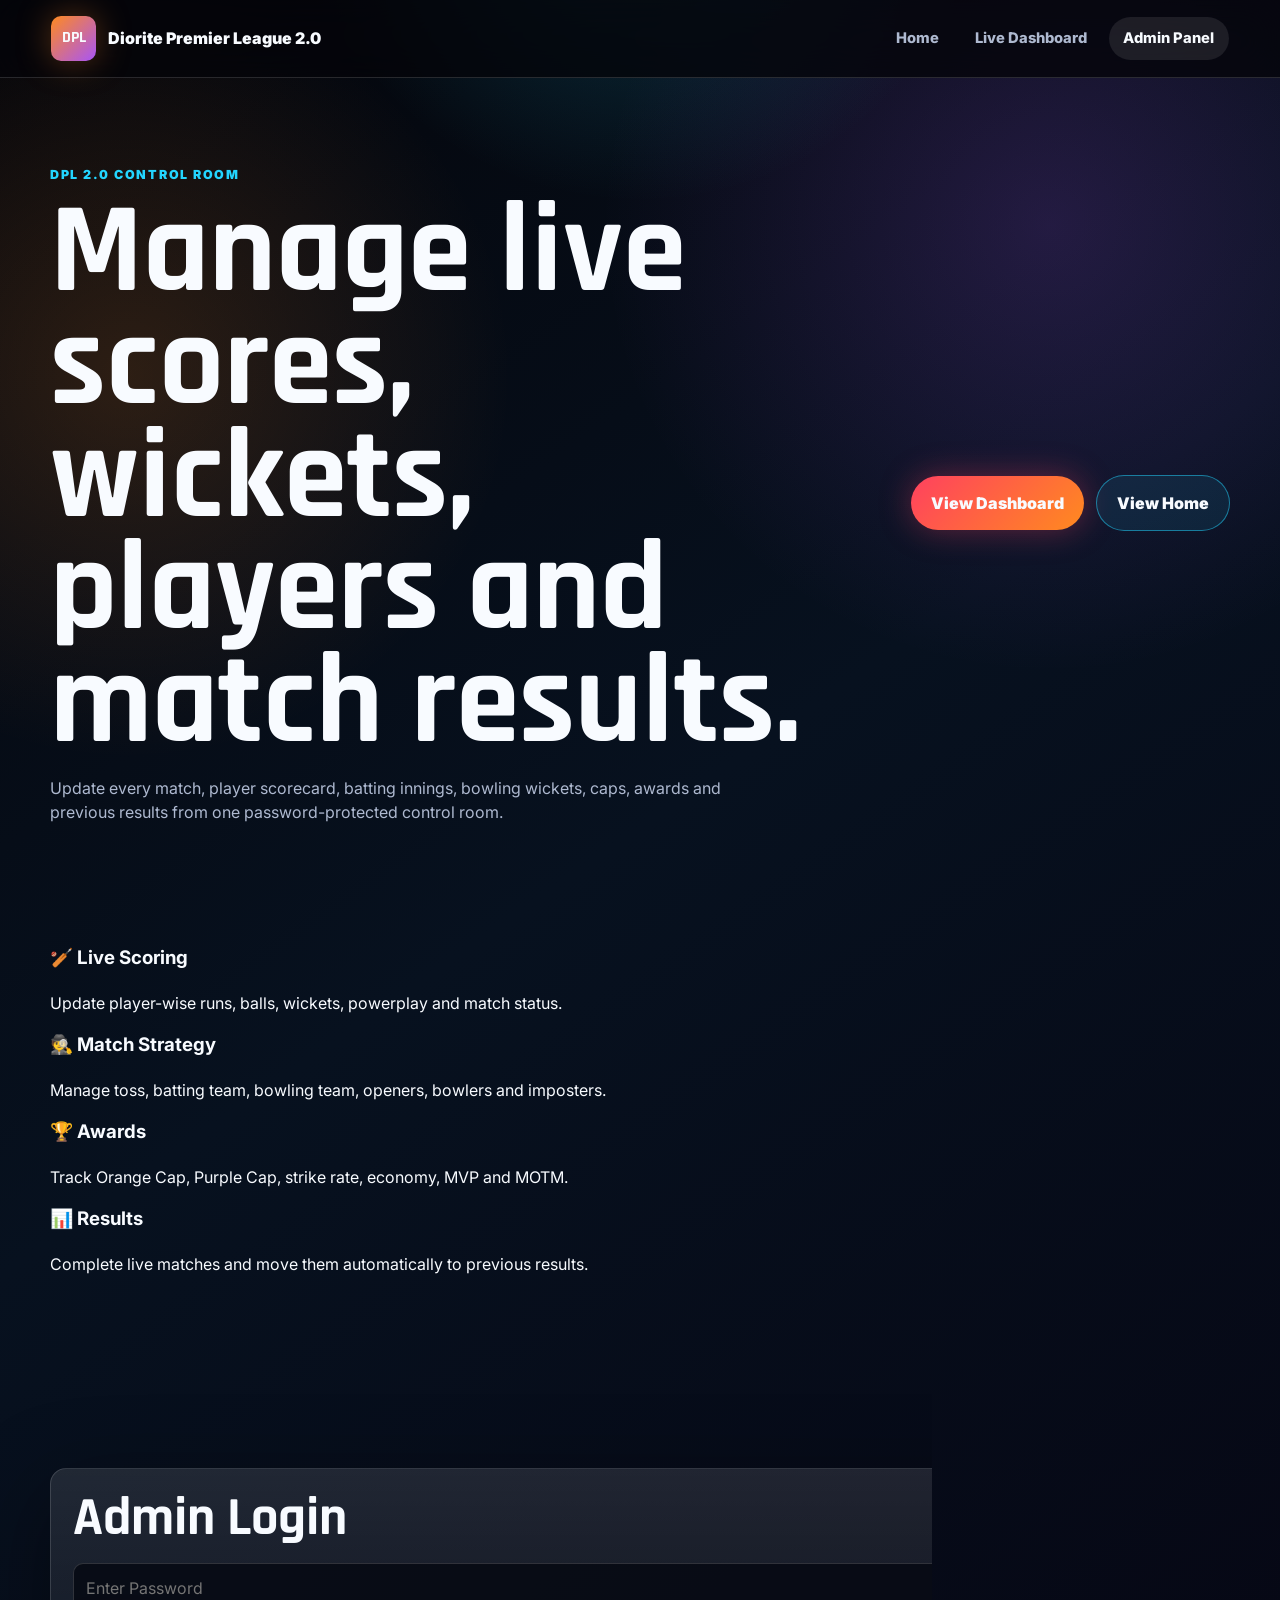
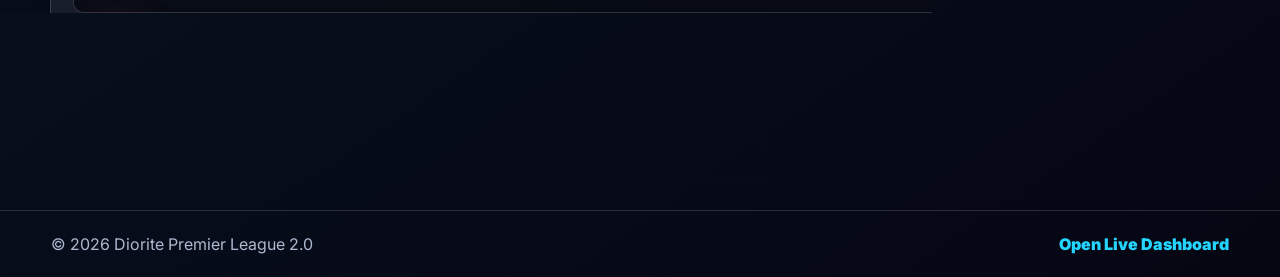
==== commit fe2ad9f7: "Update admin.html" ====
--- a/admin.html
+++ b/admin.html
@@ -2,568 +2,90 @@
 <html lang="en">
   <head>
     <meta charset="UTF-8" />
+    <meta name="viewport" content="width=device-width, initial-scale=1.0" />
+    <title>DPL Admin Panel | Diorite Premier League 2.0</title>
+
     <meta
-      name="viewport"
-      content="width=device-width, initial-scale=1.0"
+      name="description"
+      content="Password-protected admin control room for DPL 2.0 live scores, players, matches and awards."
     />
 
-    <title>DPL Admin Panel | Diorite Premier League 2.0</title>
-
-    <!-- Google Fonts -->
     <link rel="preconnect" href="https://fonts.googleapis.com" />
-    <link
-      rel="preconnect"
-      href="https://fonts.gstatic.com"
-      crossorigin
-    />
+    <link rel="preconnect" href="https://fonts.gstatic.com" crossorigin />
 
     <link
-      href="https://fonts.googleapis.com/css2?family=Inter:wght@400;500;600;700;800;900&display=swap"
+      href="https://fonts.googleapis.com/css2?family=Inter:wght@400;500;600;700;800;900&family=Rajdhani:wght@600;700&display=swap"
       rel="stylesheet"
     />
 
-    <link
-      href="https://fonts.googleapis.com/css2?family=Rajdhani:wght@600;700&display=swap"
-      rel="stylesheet"
-    />
-
-    <!-- Main CSS -->
     <link rel="stylesheet" href="style.css" />
-
-    <!-- INTERNAL PAGE FIXES -->
-    <style>
-      :root {
-        --bg: #060b16;
-        --card: rgba(255, 255, 255, 0.06);
-        --border: rgba(255, 255, 255, 0.08);
-
-        --orange: #ff6a00;
-        --purple: #7b2ff7;
-        --blue: #00c6ff;
-
-        --text: #ffffff;
-        --muted: #9ba6b2;
-
-        --shadow-orange: 0 0 25px rgba(255, 106, 0, 0.2);
-      }
-
-      * {
-        margin: 0;
-        padding: 0;
-        box-sizing: border-box;
-      }
-
-      body {
-        background: radial-gradient(circle at top, #101a33, var(--bg));
-        color: var(--text);
-        font-family: "Inter", sans-serif;
-        overflow-x: hidden;
-      }
-
-      a {
-        text-decoration: none;
-        color: inherit;
-      }
-
-      /* HEADER */
-
-      .site-header {
-        width: 100%;
-        padding: 18px 28px;
-        display: flex;
-        justify-content: space-between;
-        align-items: center;
-        position: sticky;
-        top: 0;
-        z-index: 1000;
-
-        background: rgba(8, 12, 22, 0.85);
-        backdrop-filter: blur(14px);
-
-        border-bottom: 1px solid rgba(255, 255, 255, 0.06);
-      }
-
-      .brand {
-        display: flex;
-        align-items: center;
-        gap: 12px;
-
-        font-weight: 800;
-        font-size: 18px;
-      }
-
-      .brand-mark {
-        width: 42px;
-        height: 42px;
-
-        border-radius: 12px;
-
-        background: linear-gradient(
-          135deg,
-          var(--orange),
-          var(--purple)
-        );
-
-        display: flex;
-        align-items: center;
-        justify-content: center;
-
-        font-family: "Rajdhani", sans-serif;
-        font-size: 18px;
-        font-weight: 700;
-
-        box-shadow: var(--shadow-orange);
-      }
-
-      .nav-links {
-        display: flex;
-        align-items: center;
-        gap: 18px;
-        flex-wrap: wrap;
-      }
-
-      .nav-links a {
-        color: #dce3ea;
-        font-size: 15px;
-        transition: 0.3s ease;
-      }
-
-      .nav-links a:hover,
-      .nav-links a[aria-current="page"] {
-        color: var(--orange);
-      }
-
-      /* MAIN */
-
-      main {
-        width: 100%;
-        padding: 30px 20px 60px;
-      }
-
-      .section-shell {
-        max-width: 1300px;
-        margin: auto;
-      }
-
-      /* HERO */
-
-      .admin-hero {
-        display: flex;
-        justify-content: space-between;
-        align-items: center;
-        gap: 30px;
-
-        padding: 40px;
-        margin-bottom: 28px;
-
-        border-radius: 24px;
-
-        background: var(--card);
-        backdrop-filter: blur(14px);
-
-        border: 1px solid var(--border);
-
-        box-shadow: var(--shadow-orange);
-      }
-
-      .eyebrow {
-        color: var(--orange);
-        font-size: 13px;
-        letter-spacing: 2px;
-        margin-bottom: 10px;
-        text-transform: uppercase;
-      }
-
-      .admin-hero h1 {
-        font-size: 48px;
-        line-height: 1.05;
-
-        font-family: "Rajdhani", sans-serif;
-        margin-bottom: 14px;
-      }
-
-      .admin-note {
-        max-width: 650px;
-        color: var(--muted);
-        line-height: 1.7;
-      }
-
-      /* LIVE STATUS */
-
-      .live-status {
-        margin-top: 18px;
-
-        display: inline-flex;
-        align-items: center;
-        gap: 10px;
-
-        background: rgba(255, 0, 0, 0.12);
-
-        padding: 10px 16px;
-
-        border-radius: 999px;
-
-        border: 1px solid rgba(255, 0, 0, 0.25);
-      }
-
-      .live-dot {
-        width: 10px;
-        height: 10px;
-
-        background: red;
-        border-radius: 50%;
-
-        animation: pulse 1s infinite;
-      }
-
-      @keyframes pulse {
-        0% {
-          opacity: 0.4;
-          transform: scale(0.9);
-        }
-
-        50% {
-          opacity: 1;
-          transform: scale(1.1);
-        }
-
-        100% {
-          opacity: 0.4;
-          transform: scale(0.9);
-        }
-      }
-
-      /* BUTTONS */
-
-      .admin-page-actions {
-        display: flex;
-        gap: 14px;
-        flex-wrap: wrap;
-      }
-
-      .btn {
-        padding: 14px 20px;
-        border-radius: 14px;
-
-        font-weight: 700;
-        transition: 0.3s ease;
-
-        border: none;
-        cursor: pointer;
-
-        display: inline-flex;
-        align-items: center;
-        justify-content: center;
-      }
-
-      .btn-live {
-        background: linear-gradient(
-          135deg,
-          var(--orange),
-          #ff8533
-        );
-
-        color: white;
-
-        box-shadow: var(--shadow-orange);
-      }
-
-      .btn-live:hover {
-        transform: translateY(-2px);
-      }
-
-      .btn-outline {
-        background: transparent;
-
-        border: 1px solid rgba(255, 255, 255, 0.15);
-
-        color: white;
-      }
-
-      .btn-outline:hover {
-        border-color: var(--orange);
-        color: var(--orange);
-      }
-
-      /* QUICK ACTIONS */
-
-      .quick-actions {
-        display: grid;
-        grid-template-columns: repeat(auto-fit, minmax(220px, 1fr));
-        gap: 20px;
-
-        margin-bottom: 30px;
-      }
-
-      .action-card {
-        background: var(--card);
-
-        border: 1px solid var(--border);
-
-        border-radius: 22px;
-
-        padding: 24px;
-
-        transition: 0.3s ease;
-
-        backdrop-filter: blur(10px);
-      }
-
-      .action-card:hover {
-        transform: translateY(-4px);
-
-        border-color: rgba(255, 106, 0, 0.35);
-
-        box-shadow: var(--shadow-orange);
-      }
-
-      .action-card h3 {
-        margin-bottom: 10px;
-        font-size: 20px;
-      }
-
-      .action-card p {
-        color: var(--muted);
-        font-size: 14px;
-        line-height: 1.6;
-      }
-
-      /* FORM */
-
-      .admin-form {
-        background: var(--card);
-
-        border-radius: 24px;
-
-        padding: 30px;
-
-        border: 1px solid var(--border);
-
-        backdrop-filter: blur(10px);
-      }
-
-      .loading-state {
-        padding: 24px;
-        text-align: center;
-        color: var(--muted);
-      }
-
-      /* FOOTER */
-
-      .site-footer {
-        margin-top: 50px;
-
-        padding: 30px 20px;
-
-        border-top: 1px solid rgba(255, 255, 255, 0.06);
-
-        display: flex;
-        justify-content: space-between;
-        align-items: center;
-
-        flex-wrap: wrap;
-        gap: 10px;
-
-        color: var(--muted);
-      }
-
-      .site-footer a {
-        color: var(--orange);
-      }
-
-      /* MOBILE */
-
-      @media (max-width: 768px) {
-        .site-header {
-          flex-direction: column;
-          gap: 14px;
-          padding: 18px;
-        }
-
-        .brand {
-          width: 100%;
-          justify-content: center;
-        }
-
-        .nav-links {
-          width: 100%;
-          justify-content: center;
-        }
-
-        .admin-hero {
-          flex-direction: column;
-          align-items: flex-start;
-
-          padding: 28px 22px;
-        }
-
-        .admin-hero h1 {
-          font-size: 34px;
-        }
-
-        .admin-page-actions {
-          width: 100%;
-          flex-direction: column;
-        }
-
-        .btn {
-          width: 100%;
-        }
-
-        .site-footer {
-          flex-direction: column;
-          text-align: center;
-        }
-      }
-    </style>
   </head>
 
   <body>
-    <!-- HEADER -->
-
     <header class="site-header">
-      <a
-        class="brand"
-        href="index.html"
-        aria-label="Diorite Premier League home"
-      >
+      <a class="brand" href="index.html">
         <span class="brand-mark">DPL</span>
         <span>Diorite Premier League 2.0</span>
       </a>
 
-      <nav
-        class="nav-links"
-        aria-label="Primary navigation"
-      >
+      <nav class="nav-links">
         <a href="index.html">Home</a>
-
-        <a href="dashboard.html">
-          Live Dashboard
-        </a>
-
-        <a
-          href="admin.html"
-          aria-current="page"
-        >
-          Admin Panel
-        </a>
+        <a href="dashboard.html">Live Dashboard</a>
+        <a href="admin.html" aria-current="page">Admin Panel</a>
       </nav>
     </header>
 
-    <!-- MAIN -->
-
     <main>
-      <!-- HERO -->
-
       <section class="admin-hero section-shell reveal">
         <div>
-          <p class="eyebrow">
-            DPL 2.0 CONTROL ROOM
-          </p>
-
-          <h1>
-            Update the live DPL broadcast from
-            one control room.
-          </h1>
+          <p class="eyebrow">DPL 2.0 Control Room</p>
+          <h1>Manage live scores, wickets, players and match results.</h1>
 
           <p class="admin-note">
-            Manage live scores, wickets,
-            leaderboard updates, awards,
-            commentary, and match status in
-            real time without any backend or
-            database.
+            Update every match, player scorecard, batting innings, bowling wickets,
+            caps, awards and previous results from one password-protected control room.
           </p>
-
-          <!-- LIVE STATUS -->
-
-          <div class="live-status">
-            <span class="live-dot"></span>
-            LIVE MATCH ACTIVE
-          </div>
         </div>
 
-        <!-- ACTIONS -->
-
         <div class="admin-page-actions">
-          <a
-            class="btn btn-live"
-            href="dashboard.html"
-          >
-            View Dashboard
-          </a>
-
-          <a
-            class="btn btn-outline"
-            href="index.html"
-          >
-            View Home
-          </a>
+          <a class="btn btn-live" href="dashboard.html">View Dashboard</a>
+          <a class="btn btn-outline" href="index.html">View Home</a>
         </div>
       </section>
 
-      <!-- QUICK ACTIONS -->
-
       <section class="section-shell quick-actions">
         <div class="action-card">
-          <h3>🏏 Update Scores</h3>
-          <p>
-            Update team runs, wickets and live
-            scoreboard instantly.
-          </p>
+          <h3>🏏 Live Scoring</h3>
+          <p>Update player-wise runs, balls, wickets, powerplay and match status.</p>
         </div>
 
         <div class="action-card">
-          <h3>⚡ Activate Powerplay</h3>
-          <p>
-            Toggle batting and bowling
-            powerplay modes for live matches.
-          </p>
+          <h3>🕵️ Match Strategy</h3>
+          <p>Manage toss, batting team, bowling team, openers, bowlers and imposters.</p>
         </div>
 
         <div class="action-card">
-          <h3>🧢 Update Awards</h3>
-          <p>
-            Manage Orange Cap, Purple Cap and
-            Player of the Match standings.
-          </p>
+          <h3>🏆 Awards</h3>
+          <p>Track Orange Cap, Purple Cap, strike rate, economy, MVP and MOTM.</p>
         </div>
 
         <div class="action-card">
-          <h3>📢 Match Commentary</h3>
-          <p>
-            Push live commentary updates like
-            “SIX!” and “WICKET!” to dashboard.
-          </p>
+          <h3>📊 Results</h3>
+          <p>Complete live matches and move them automatically to previous results.</p>
         </div>
       </section>
 
-      <!-- ADMIN FORM -->
-
       <section class="section-shell reveal">
-        <form
-          class="admin-form"
-          id="adminForm"
-        >
-          <div class="loading-state">
-            Loading Admin Controls...
-          </div>
+        <form class="admin-form" id="adminForm">
+          <div class="loading-card">Loading Admin Controls...</div>
         </form>
       </section>
     </main>
 
-    <!-- FOOTER -->
-
     <footer class="site-footer">
-      <span>
-        © 2026 Diorite Premier League 2.0
-      </span>
-
-      <a href="dashboard.html">
-        Open Live Dashboard
-      </a>
+      <span>© 2026 Diorite Premier League 2.0</span>
+      <a href="dashboard.html">Open Live Dashboard</a>
     </footer>
-
-    <!-- SCRIPT -->
 
     <script src="script.js"></script>
   </body>
--- a/style.css
+++ b/style.css
@@ -1,9 +1,7 @@
 :root {
   --black: #04050a;
   --navy: #07111f;
-  --navy-2: #0c1430;
-  --glass: rgba(14, 22, 43, 0.62);
-  --glass-strong: rgba(18, 27, 52, 0.86);
+  --glass: rgba(14, 22, 43, 0.72);
   --line: rgba(255, 255, 255, 0.14);
   --text: #f8fbff;
   --muted: #aeb9d0;
@@ -27,26 +25,15 @@
 body {
   margin: 0;
   min-height: 100vh;
+  overflow-x: hidden;
   background:
     radial-gradient(circle at 50% -8%, rgba(35, 213, 255, 0.24), transparent 22rem),
     radial-gradient(circle at 82% 12%, rgba(168, 85, 247, 0.18), transparent 28rem),
     radial-gradient(circle at 10% 20%, rgba(255, 138, 31, 0.16), transparent 24rem),
     linear-gradient(145deg, var(--black), var(--navy) 46%, #060613);
   color: var(--text);
-  font-family: Inter, system-ui, -apple-system, BlinkMacSystemFont, "Segoe UI", sans-serif;
+  font-family: Inter, system-ui, sans-serif;
   line-height: 1.5;
-}
-
-body::before {
-  content: "";
-  position: fixed;
-  inset: 0;
-  pointer-events: none;
-  background:
-    linear-gradient(rgba(255, 255, 255, 0.025) 1px, transparent 1px),
-    linear-gradient(90deg, rgba(255, 255, 255, 0.025) 1px, transparent 1px);
-  background-size: 64px 64px;
-  mask-image: linear-gradient(to bottom, black, transparent 85%);
 }
 
 a {
@@ -54,17 +41,24 @@
   text-decoration: none;
 }
 
+button,
+input,
+textarea,
+select {
+  font: inherit;
+}
+
 .site-header {
   position: sticky;
   top: 0;
-  z-index: 20;
+  z-index: 100;
   display: flex;
   align-items: center;
   justify-content: space-between;
   gap: 1rem;
   padding: 1rem clamp(1rem, 4vw, 3.8rem);
   border-bottom: 1px solid var(--line);
-  background: rgba(4, 5, 10, 0.72);
+  background: rgba(4, 5, 10, 0.78);
   backdrop-filter: blur(18px);
 }
 
@@ -99,7 +93,6 @@
   width: 2.8rem;
   height: 2.8rem;
   place-items: center;
-  border: 1px solid rgba(255, 138, 31, 0.58);
   border-radius: 10px;
   background: linear-gradient(135deg, var(--orange), var(--purple));
   box-shadow: 0 0 34px rgba(255, 138, 31, 0.34);
@@ -109,6 +102,7 @@
 
 .nav-links {
   gap: 0.45rem;
+  flex-wrap: wrap;
 }
 
 .nav-links a {
@@ -117,7 +111,6 @@
   color: var(--muted);
   font-size: 0.92rem;
   font-weight: 800;
-  transition: 180ms ease;
 }
 
 .nav-links a:hover,
@@ -136,32 +129,32 @@
   position: relative;
   overflow: hidden;
   min-height: calc(100vh - 4.85rem);
-  isolation: isolate;
 }
 
 .stadium-lights {
   position: absolute;
   inset: 0;
-  z-index: -1;
   background:
-    radial-gradient(ellipse at 16% 14%, rgba(255, 255, 255, 0.46), transparent 3rem),
-    radial-gradient(ellipse at 84% 14%, rgba(255, 255, 255, 0.42), transparent 3rem),
+    radial-gradient(ellipse at 16% 14%, rgba(255, 255, 255, 0.42), transparent 3rem),
+    radial-gradient(ellipse at 84% 14%, rgba(255, 255, 255, 0.4), transparent 3rem),
     linear-gradient(105deg, transparent 0 18%, rgba(35, 213, 255, 0.16) 30%, transparent 44%),
     linear-gradient(255deg, transparent 0 18%, rgba(255, 138, 31, 0.14) 30%, transparent 44%);
 }
 
-.home-hero::after {
-  content: "";
+.hero-overlay {
   position: absolute;
-  inset: auto 0 0;
-  z-index: -1;
-  height: 34%;
+  inset: 0;
   background:
-    linear-gradient(to top, rgba(4, 5, 10, 0.96), rgba(4, 5, 10, 0)),
-    repeating-linear-gradient(90deg, rgba(60, 255, 159, 0.22) 0 1px, transparent 1px 7rem);
+    radial-gradient(circle at top, rgba(255, 106, 0, 0.18), transparent 45%),
+    radial-gradient(circle at right, rgba(123, 47, 247, 0.18), transparent 45%),
+    linear-gradient(to bottom, rgba(0, 0, 0, 0.2), rgba(3, 8, 18, 0.92));
+  z-index: 1;
+  pointer-events: none;
 }
 
 .hero-grid {
+  position: relative;
+  z-index: 2;
   display: grid;
   grid-template-columns: minmax(0, 1.2fr) minmax(300px, 0.8fr);
   gap: clamp(2rem, 5vw, 4.5rem);
@@ -196,9 +189,8 @@
 h1 {
   max-width: 780px;
   margin-bottom: 1rem;
-  font-size: clamp(4rem, 10vw, 8.8rem);
+  font-size: clamp(4rem, 10vw, 8rem);
   line-height: 0.88;
-  letter-spacing: 0;
 }
 
 h2 {
@@ -209,12 +201,15 @@
 }
 
 .glow-title {
-  color: #fff;
+  font-size: clamp(52px, 8vw, 104px);
+  line-height: 0.92;
+  background: linear-gradient(135deg, #ffffff, var(--orange));
+  -webkit-background-clip: text;
+  -webkit-text-fill-color: transparent;
   text-shadow:
     0 0 22px rgba(35, 213, 255, 0.55),
     0 0 54px rgba(168, 85, 247, 0.38),
     0 0 90px rgba(255, 138, 31, 0.22);
-  animation: titleGlow 2.7s ease-in-out infinite alternate;
 }
 
 .hero-subtitle {
@@ -240,9 +235,17 @@
 .table-wrap,
 .cap-card,
 .team-card,
-.commentary-feed {
+.commentary-feed,
+.loading-card,
+.admin-login,
+.admin-match-card,
+.admin-toolbar,
+.admin-panel-card,
+.admin-login-card,
+.broadcast-scoreboard,
+.fixture-card {
   border: 1px solid var(--line);
-  border-radius: 14px;
+  border-radius: 16px;
   background: linear-gradient(180deg, rgba(255, 255, 255, 0.105), rgba(255, 255, 255, 0.045));
   box-shadow: var(--shadow);
   backdrop-filter: blur(18px);
@@ -280,17 +283,12 @@
   min-height: 3.25rem;
   align-items: center;
   justify-content: center;
+  border: 0;
   border-radius: 999px;
   padding: 0.95rem 1.25rem;
-  font-weight: 900;
-  transition: transform 180ms ease, box-shadow 180ms ease, border-color 180ms ease;
-}
-
-.btn:hover,
-.player-card:hover,
-.award-card:hover,
-.cap-card:hover {
-  transform: translateY(-5px) scale(1.01);
+  color: var(--text);
+  cursor: pointer;
+  font-weight: 900;
 }
 
 .btn-live {
@@ -301,25 +299,21 @@
 .btn-outline {
   border: 1px solid rgba(35, 213, 255, 0.5);
   background: rgba(35, 213, 255, 0.09);
+}
+
+.btn:hover,
+.fixture-card:hover,
+.player-card:hover,
+.award-card:hover,
+.cap-card:hover,
+.glass-stat:hover {
+  transform: translateY(-4px);
 }
 
 .broadcast-card {
   position: relative;
   overflow: hidden;
   padding: clamp(1.25rem, 4vw, 2rem);
-  background:
-    radial-gradient(circle at 100% 0%, rgba(35, 213, 255, 0.2), transparent 16rem),
-    radial-gradient(circle at 0% 100%, rgba(255, 138, 31, 0.18), transparent 16rem),
-    var(--glass);
-}
-
-.broadcast-card::before {
-  content: "";
-  position: absolute;
-  inset: 0;
-  background: linear-gradient(120deg, transparent 0 40%, rgba(255, 255, 255, 0.12) 50%, transparent 60%);
-  transform: translateX(-100%);
-  animation: sweep 4s ease-in-out infinite;
 }
 
 .broadcast-topline {
@@ -365,31 +359,19 @@
 }
 
 .broadcast-score {
-  margin: 3.3rem 0 2rem;
-}
-
-.broadcast-score[data-match-index] {
-  cursor: pointer;
-  border-radius: 14px;
-  outline: none;
-  transition: transform 180ms ease, box-shadow 180ms ease;
-}
-
-.broadcast-score[data-match-index]:hover,
-.broadcast-score[data-match-index]:focus-visible {
-  transform: translateY(-3px);
-  box-shadow: 0 0 34px rgba(255, 138, 31, 0.12);
+  margin: 3rem 0 2rem;
 }
 
 .broadcast-score span {
   display: block;
-  font-size: clamp(6rem, 15vw, 10rem);
+  font-size: clamp(5rem, 14vw, 9rem);
   font-weight: 700;
   line-height: 0.76;
-  text-shadow: 0 0 34px rgba(255, 138, 31, 0.52);
-}
-
-.wicket {
+  color: var(--orange);
+}
+
+.wicket,
+.wickets {
   color: var(--red);
   font-size: 0.48em;
 }
@@ -424,7 +406,9 @@
 .timeline,
 .score-tile-grid,
 .award-grid,
-.teams-grid {
+.teams-grid,
+.weekly-fixtures,
+.scoreboard-fixtures {
   display: grid;
   gap: 1rem;
 }
@@ -433,9 +417,39 @@
   grid-template-columns: repeat(5, minmax(0, 1fr));
 }
 
-.glass-stat {
-  min-height: 10.5rem;
-  padding: 1.3rem;
+.player-grid {
+  grid-template-columns: repeat(4, minmax(0, 1fr));
+}
+
+.timeline {
+  grid-template-columns: repeat(5, minmax(0, 1fr));
+}
+
+.score-tile-grid {
+  grid-template-columns: repeat(4, minmax(0, 1fr));
+}
+
+.award-grid {
+  grid-template-columns: repeat(3, minmax(0, 1fr));
+}
+
+.teams-grid {
+  grid-template-columns: repeat(4, minmax(0, 1fr));
+}
+
+.weekly-fixtures,
+.scoreboard-fixtures {
+  grid-template-columns: repeat(2, minmax(0, 1fr));
+}
+
+.glass-stat,
+.player-card,
+.timeline-card,
+.score-tile,
+.award-card,
+.cap-card,
+.team-card {
+  padding: 1.1rem;
 }
 
 .stat-number {
@@ -444,37 +458,6 @@
   font-size: 4rem;
   font-weight: 700;
   line-height: 0.9;
-  text-shadow: 0 0 28px rgba(255, 138, 31, 0.42);
-}
-
-.glass-stat strong {
-  display: block;
-  margin-top: 0.85rem;
-  font-size: 1.15rem;
-}
-
-.player-grid {
-  grid-template-columns: repeat(4, minmax(0, 1fr));
-}
-
-.player-card,
-.award-card,
-.cap-card,
-.team-card {
-  padding: 1.1rem;
-  transition: transform 180ms ease, border-color 180ms ease, box-shadow 180ms ease, max-height 240ms ease;
-}
-
-.player-card:hover {
-  border-color: rgba(35, 213, 255, 0.55);
-  box-shadow: 0 0 38px rgba(35, 213, 255, 0.18);
-}
-
-.player-card strong,
-.team-card strong,
-.cap-card strong {
-  display: block;
-  font-size: 1.08rem;
 }
 
 .rating-track {
@@ -490,37 +473,14 @@
   height: 100%;
   border-radius: inherit;
   background: linear-gradient(90deg, var(--orange), var(--purple), var(--blue));
-  box-shadow: 0 0 18px rgba(35, 213, 255, 0.45);
-}
-
-.timeline {
-  grid-template-columns: repeat(5, minmax(0, 1fr));
-}
-
-.timeline-card {
-  min-height: 12rem;
-  padding: 1.15rem;
-}
-
-.timeline-card.powerplay {
-  border-color: rgba(255, 138, 31, 0.66);
-  box-shadow: 0 0 44px rgba(255, 138, 31, 0.16);
 }
 
 .day-pill,
 .powerplay-chip,
 .powerplay-badge {
   padding: 0.45rem 0.65rem;
-  background: rgba(35, 213, 255, 0.12);
-  color: var(--blue);
-}
-
-.timeline-card.powerplay .day-pill,
-.powerplay-chip,
-.powerplay-badge {
+  background: linear-gradient(135deg, var(--orange), var(--gold));
   color: #170b02;
-  background: linear-gradient(135deg, var(--orange), var(--gold));
-  box-shadow: 0 0 28px rgba(255, 138, 31, 0.35);
 }
 
 .timeline-card strong {
@@ -529,13 +489,8 @@
   font-size: 1.25rem;
 }
 
-.score-tile-grid {
-  grid-template-columns: repeat(4, minmax(0, 1fr));
-}
-
 .score-tile {
   min-height: 10rem;
-  padding: 1.2rem;
 }
 
 .score-tile span {
@@ -546,42 +501,30 @@
 }
 
 .score-tile strong {
-  display: block;
   color: var(--muted);
 }
 
-.run-one span {
-  color: var(--green);
-}
-
+.accent-green span,
 .score-tile.accent-green span {
   color: var(--green);
 }
 
-.run-four span {
-  color: var(--orange);
-}
-
+.accent-orange span,
 .score-tile.accent-orange span {
   color: var(--orange);
 }
 
-.run-six span {
-  color: var(--red);
-}
-
+.accent-red span,
 .score-tile.accent-red span {
   color: var(--red);
 }
 
-.wicket-tile span {
-  color: var(--purple);
-}
-
+.accent-purple span,
 .score-tile.accent-purple span {
   color: var(--purple);
 }
 
+.accent-blue span,
 .score-tile.accent-blue span {
   color: var(--blue);
 }
@@ -599,57 +542,21 @@
   text-align: center;
 }
 
-.award-grid {
-  grid-template-columns: repeat(3, minmax(0, 1fr));
-}
-
-.award-card {
-  min-height: 12rem;
+/* Dashboard */
+
+.dashboard-top-actions {
   display: flex;
-  flex-direction: column;
-  justify-content: space-between;
-}
-
-.award-card.orange {
-  border-color: rgba(255, 138, 31, 0.56);
-}
-
-.award-card.blue {
-  border-color: rgba(35, 213, 255, 0.56);
-}
-
-.award-card.purple {
-  border-color: rgba(168, 85, 247, 0.56);
-}
-
-.award-badge {
-  padding: 0.45rem 0.65rem;
-  background: rgba(255, 255, 255, 0.09);
-}
-
-.award-card strong {
-  font-size: 1.7rem;
-}
-
-.dashboard-hero {
-  padding-bottom: 1rem;
-}
-
-.dashboard-hero h1 {
-  max-width: 820px;
-  font-size: clamp(2.5rem, 7vw, 5.4rem);
+  gap: 0.75rem;
+  align-items: center;
+  flex-wrap: wrap;
 }
 
 .broadcast-scoreboard {
   overflow: hidden;
-  border: 1px solid rgba(35, 213, 255, 0.34);
-  border-radius: 18px;
   background:
     radial-gradient(circle at 15% 0%, rgba(255, 138, 31, 0.18), transparent 20rem),
     radial-gradient(circle at 85% 0%, rgba(35, 213, 255, 0.18), transparent 20rem),
     rgba(10, 16, 32, 0.78);
-  box-shadow: 0 0 72px rgba(35, 213, 255, 0.14);
-  backdrop-filter: blur(18px);
 }
 
 .scoreboard-header {
@@ -658,14 +565,7 @@
   gap: 1rem;
   border-bottom: 1px solid var(--line);
   padding: 1rem;
-}
-
-.scoreboard-body {
-  display: grid;
-  grid-template-columns: 1fr auto 1fr;
-  align-items: stretch;
-  gap: 1px;
-  background: var(--line);
+  flex-wrap: wrap;
 }
 
 .scoreboard-fixtures {
@@ -673,29 +573,17 @@
 }
 
 .score-panel {
-  border: 0;
-  border-radius: 0;
+  margin-bottom: 1rem;
   padding: clamp(1rem, 4vw, 2rem);
   background: rgba(6, 10, 22, 0.74);
 }
 
-.score-panel h2 {
-  margin-bottom: 0.5rem;
-  font-size: clamp(1.45rem, 4vw, 2.2rem);
-}
-
 .score-number {
   color: var(--orange);
-  font-size: clamp(4rem, 13vw, 8rem);
+  font-size: clamp(3.2rem, 8vw, 6rem);
   font-weight: 700;
-  line-height: 0.8;
+  line-height: 0.9;
   text-shadow: 0 0 28px rgba(255, 138, 31, 0.58);
-  animation: scorePulse 1.8s ease-in-out infinite alternate;
-}
-
-.score-number .wickets {
-  color: var(--red);
-  font-size: 0.48em;
 }
 
 .score-center {
@@ -703,12 +591,13 @@
   min-width: 12rem;
   place-items: center;
   padding: 1rem;
+  border-radius: 14px;
   background: rgba(8, 12, 26, 0.92);
   text-align: center;
 }
 
 .status-line {
-  color: var(--blue);
+  color: var(--green);
   font-weight: 900;
 }
 
@@ -727,197 +616,12 @@
   background: rgba(255, 255, 255, 0.055);
 }
 
-.dashboard-grid {
-  display: grid;
-  grid-template-columns: minmax(0, 1.35fr) minmax(300px, 0.65fr);
-  gap: 1.25rem;
-  align-items: start;
-}
-
-.compact {
-  margin-bottom: 1rem;
-}
-
-.compact h2 {
-  font-size: 1.7rem;
-}
-
-.table-wrap {
-  overflow-x: auto;
-  background: var(--glass);
-}
-
-table {
-  width: 100%;
-  min-width: 620px;
-  border-collapse: collapse;
-}
-
-th,
-td {
-  padding: 1rem;
-  border-bottom: 1px solid var(--line);
-  text-align: left;
-}
-
-th {
-  color: var(--blue);
-  font-size: 0.76rem;
-  font-weight: 900;
-  letter-spacing: 0.09em;
-  text-transform: uppercase;
-}
-
-tbody tr {
-  transition: background 180ms ease;
-}
-
-tbody tr:hover {
-  background: rgba(255, 255, 255, 0.06);
-}
-
-tbody tr.top-team {
-  background: rgba(60, 255, 159, 0.08);
-}
-
-tbody tr.bottom-team {
-  background: rgba(255, 65, 95, 0.07);
-}
-
-tbody tr:last-child td {
-  border-bottom: 0;
-}
-
-.rank-dot {
-  display: inline-block;
-  width: 0.62rem;
-  height: 0.62rem;
-  margin-right: 0.45rem;
-  border-radius: 50%;
-  background: var(--blue);
-}
-
-.top-team .rank-dot {
-  background: var(--green);
-  box-shadow: 0 0 12px rgba(60, 255, 159, 0.7);
-}
-
-.bottom-team .rank-dot {
-  background: var(--red);
-  box-shadow: 0 0 12px rgba(255, 65, 95, 0.6);
-}
-
-.caps-stack {
-  display: grid;
-  gap: 1rem;
-}
-
-.cap-card {
-  display: grid;
-  grid-template-columns: auto 1fr;
-  gap: 0.85rem;
-  align-items: center;
-  border-color: rgba(168, 85, 247, 0.28);
-}
-
-.avatar {
-  display: grid;
-  width: 3.4rem;
-  height: 3.4rem;
-  place-items: center;
-  border: 2px solid var(--orange);
-  border-radius: 50%;
-  background: rgba(255, 255, 255, 0.08);
-  box-shadow: 0 0 22px rgba(255, 138, 31, 0.38);
-  font-weight: 900;
-}
-
-.cap-card:nth-child(2) .avatar {
-  border-color: var(--blue);
-  box-shadow: 0 0 22px rgba(35, 213, 255, 0.38);
-}
-
-.cap-card:nth-child(3) .avatar {
-  border-color: var(--purple);
-  box-shadow: 0 0 22px rgba(168, 85, 247, 0.38);
-}
-
-.metric {
-  color: var(--text);
-  font-family: Rajdhani, Inter, sans-serif;
-  font-size: 1.8rem;
-  font-weight: 700;
-}
-
-.teams-grid {
-  grid-template-columns: repeat(4, minmax(0, 1fr));
-}
-
-.team-card {
-  overflow: hidden;
-  max-height: 9.2rem;
-  border-color: rgba(35, 213, 255, 0.2);
-}
-
-.team-card:hover {
-  max-height: 28rem;
-  transform: translateY(-5px);
-  border-color: rgba(35, 213, 255, 0.56);
-  box-shadow: 0 0 34px rgba(35, 213, 255, 0.16);
-}
-
-.team-card ul {
-  display: grid;
-  gap: 0.45rem;
-  margin: 1rem 0 0;
-  padding: 0;
-  color: var(--muted);
-  list-style: none;
-}
-
-.weekly-fixtures {
-  display: grid;
-  grid-template-columns: repeat(2, minmax(0, 1fr));
-  gap: 1rem;
-}
-
 .fixture-card {
   width: 100%;
   color: var(--text);
   cursor: pointer;
   text-align: left;
-  border: 1px solid var(--line);
-  border-radius: 16px;
   padding: 1rem;
-  background:
-    radial-gradient(circle at 100% 0%, rgba(255, 138, 31, 0.14), transparent 14rem),
-    linear-gradient(180deg, rgba(255, 255, 255, 0.11), rgba(255, 255, 255, 0.045));
-  box-shadow: var(--shadow);
-  backdrop-filter: blur(18px);
-  transition: transform 180ms ease, border-color 180ms ease, box-shadow 180ms ease;
-}
-
-.fixture-card:hover,
-.fixture-card:focus-visible {
-  transform: translateY(-4px);
-  border-color: rgba(35, 213, 255, 0.58);
-  box-shadow: 0 0 44px rgba(35, 213, 255, 0.16);
-  outline: none;
-}
-
-.fixture-card.is-live {
-  border-color: rgba(60, 255, 159, 0.42);
-  box-shadow: 0 0 44px rgba(60, 255, 159, 0.12);
-}
-
-.fixture-card.is-completed {
-  border-color: rgba(168, 85, 247, 0.38);
-}
-
-.fixture-card.is-completed .fixture-status {
-  color: var(--text);
-  background: rgba(168, 85, 247, 0.28);
-  box-shadow: 0 0 20px rgba(168, 85, 247, 0.24);
 }
 
 .fixture-card-top,
@@ -945,20 +649,14 @@
 .fixture-status {
   color: #07110d;
   background: var(--green);
-  box-shadow: 0 0 20px rgba(60, 255, 159, 0.28);
 }
 
 .fixture-score-row {
   margin-top: 1.2rem;
 }
 
-.fixture-score-row div {
-  min-width: 0;
-}
-
 .fixture-score-row strong {
   display: block;
-  overflow-wrap: anywhere;
   font-size: 1.2rem;
 }
 
@@ -969,7 +667,6 @@
   font-size: clamp(2.4rem, 7vw, 4rem);
   font-weight: 700;
   line-height: 0.95;
-  text-shadow: 0 0 22px rgba(255, 138, 31, 0.42);
 }
 
 .fixture-score-row em {
@@ -978,164 +675,97 @@
   font-weight: 900;
 }
 
-.modal-open {
-  overflow: hidden;
-}
-
-.match-modal {
-  position: fixed;
-  inset: 0;
-  z-index: 60;
-  display: grid;
+.dashboard-grid {
+  display: grid;
+  grid-template-columns: minmax(0, 1.35fr) minmax(300px, 0.65fr);
+  gap: 1.25rem;
+  align-items: start;
+}
+
+.table-wrap {
+  overflow-x: auto;
+  background: var(--glass);
+}
+
+table {
+  width: 100%;
+  min-width: 620px;
+  border-collapse: collapse;
+}
+
+th,
+td {
+  padding: 1rem;
+  border-bottom: 1px solid var(--line);
+  text-align: left;
+}
+
+th {
+  color: var(--blue);
+  font-size: 0.76rem;
+  font-weight: 900;
+  letter-spacing: 0.09em;
+  text-transform: uppercase;
+}
+
+tbody tr:hover {
+  background: rgba(255, 255, 255, 0.06);
+}
+
+.rank-dot {
+  display: inline-block;
+  width: 0.62rem;
+  height: 0.62rem;
+  margin-right: 0.45rem;
+  border-radius: 50%;
+  background: var(--green);
+}
+
+.caps-stack {
+  display: grid;
+  gap: 1rem;
+}
+
+.cap-card {
+  display: grid;
+  grid-template-columns: auto 1fr;
+  gap: 0.85rem;
+  align-items: center;
+}
+
+.avatar {
+  display: grid;
+  width: 3.4rem;
+  height: 3.4rem;
   place-items: center;
-  padding: 1rem;
-}
-
-.match-modal[hidden] {
-  display: none;
-}
-
-.match-modal-backdrop {
-  position: absolute;
-  inset: 0;
-  background: rgba(1, 3, 10, 0.78);
-  backdrop-filter: blur(10px);
-}
-
-.match-detail-panel {
-  position: relative;
-  overflow: auto;
-  width: min(1040px, 100%);
-  max-height: min(86vh, 860px);
-  border: 1px solid rgba(35, 213, 255, 0.32);
-  border-radius: 18px;
-  padding: clamp(1rem, 3vw, 1.4rem);
-  background:
-    radial-gradient(circle at 10% 0%, rgba(255, 138, 31, 0.16), transparent 18rem),
-    radial-gradient(circle at 90% 0%, rgba(35, 213, 255, 0.16), transparent 18rem),
-    rgba(7, 12, 27, 0.96);
-  box-shadow: 0 30px 100px rgba(0, 0, 0, 0.62);
-}
-
-.match-detail-header,
-.match-detail-score,
-.performance-summary {
-  display: grid;
-  gap: 1rem;
-}
-
-.match-detail-header {
-  grid-template-columns: 1fr auto;
-  align-items: start;
-  margin-bottom: 1rem;
-}
-
-.match-detail-header h2 {
-  font-size: clamp(2rem, 5vw, 3rem);
-}
-
-.match-detail-score {
-  grid-template-columns: 1fr minmax(180px, 0.7fr) 1fr;
-  align-items: stretch;
-  border: 1px solid var(--line);
-  border-radius: 16px;
-  overflow: hidden;
-  background: rgba(255, 255, 255, 0.05);
-}
-
-.detail-team-score,
-.match-detail-center,
-.performance-summary article {
-  padding: 1rem;
-}
-
-.detail-team-score {
-  background: rgba(255, 255, 255, 0.045);
-}
-
-.detail-team-score span,
-.performance-summary span {
-  display: block;
-  color: var(--muted);
-  font-weight: 800;
-}
-
-.detail-team-score strong {
-  display: block;
-  color: var(--orange);
-  font-family: Rajdhani, Inter, sans-serif;
-  font-size: clamp(4rem, 11vw, 6.5rem);
-  line-height: 0.82;
-  text-shadow: 0 0 30px rgba(255, 138, 31, 0.48);
-}
-
-.detail-team-score small {
-  color: var(--red);
-  font-size: 0.48em;
-}
-
-.match-detail-center {
-  display: grid;
-  place-content: center;
-  gap: 0.5rem;
-  border-inline: 1px solid var(--line);
-  background: rgba(3, 6, 15, 0.58);
-  text-align: center;
-}
-
-.match-detail-center strong {
-  color: var(--blue);
-}
-
-.match-detail-center small {
-  color: var(--muted);
-}
-
-.performance-summary {
-  grid-template-columns: repeat(3, minmax(0, 1fr));
-  margin: 1rem 0;
-}
-
-.performance-summary article {
-  border: 1px solid var(--line);
-  border-radius: 14px;
-  background: rgba(255, 255, 255, 0.055);
-}
-
-.performance-summary strong {
-  display: block;
-  margin-top: 0.25rem;
+  border: 2px solid var(--orange);
+  border-radius: 50%;
+  background: rgba(255, 255, 255, 0.08);
+  font-weight: 900;
+}
+
+.metric {
   color: var(--text);
   font-family: Rajdhani, Inter, sans-serif;
-  font-size: clamp(1.6rem, 4vw, 2.3rem);
-}
-
-.performance-table-wrap {
-  overflow-x: auto;
-  border: 1px solid var(--line);
-  border-radius: 14px;
-  background: rgba(3, 6, 15, 0.58);
-}
-
-.performance-table {
-  min-width: 820px;
-}
+  font-size: 1.8rem;
+  font-weight: 700;
+}
+
+.team-card ul {
+  display: grid;
+  gap: 0.45rem;
+  margin: 1rem 0 0;
+  padding: 0;
+  color: var(--muted);
+  list-style: none;
+}
+
+/* Commentary */
 
 .commentary-feed {
   overflow: hidden;
   max-height: 18rem;
   padding: 0.5rem;
-  background: var(--glass);
-}
-
-.commentary-list {
-  display: grid;
-  gap: 0.5rem;
-  animation: feedScroll 18s linear infinite;
-}
-
-.commentary-feed:hover .commentary-list {
-  animation-play-state: paused;
 }
 
 .commentary-item {
@@ -1144,6 +774,7 @@
   border-radius: 12px;
   padding: 0.85rem;
   background: rgba(255, 255, 255, 0.055);
+  margin-bottom: 0.5rem;
 }
 
 .commentary-time {
@@ -1151,6 +782,49 @@
   font-weight: 900;
   white-space: nowrap;
 }
+
+/* Modal */
+
+.modal-open {
+  overflow: hidden;
+}
+
+.match-modal {
+  position: fixed;
+  inset: 0;
+  z-index: 9999;
+  display: grid;
+  place-items: center;
+  padding: 1rem;
+}
+
+.match-modal-backdrop {
+  position: absolute;
+  inset: 0;
+  background: rgba(0, 0, 0, 0.78);
+  backdrop-filter: blur(10px);
+}
+
+.match-detail-panel {
+  position: relative;
+  width: min(1050px, 100%);
+  max-height: 90vh;
+  overflow-y: auto;
+  border-radius: 22px;
+  padding: 1.4rem;
+  background: #07111f;
+  border: 1px solid rgba(35, 213, 255, 0.35);
+  box-shadow: 0 30px 100px rgba(0, 0, 0, 0.65);
+}
+
+.match-detail-header {
+  display: flex;
+  justify-content: space-between;
+  gap: 1rem;
+  margin-bottom: 1.2rem;
+}
+
+/* Admin */
 
 .admin-hero {
   justify-content: space-between;
@@ -1158,11 +832,6 @@
   padding-bottom: 1rem;
 }
 
-.admin-hero h1 {
-  max-width: 820px;
-  font-size: clamp(2.5rem, 7vw, 5.4rem);
-}
-
 .admin-note {
   max-width: 680px;
   color: var(--muted);
@@ -1173,19 +842,11 @@
   gap: 0.75rem;
 }
 
-.admin-form {
+.admin-form,
+.admin-rows,
+.admin-grid {
   display: grid;
   gap: 1rem;
-}
-
-.admin-toolbar,
-.admin-panel-card,
-.admin-login-card {
-  border: 1px solid var(--line);
-  border-radius: 16px;
-  background: linear-gradient(180deg, rgba(255, 255, 255, 0.11), rgba(255, 255, 255, 0.045));
-  box-shadow: var(--shadow);
-  backdrop-filter: blur(18px);
 }
 
 .admin-toolbar {
@@ -1200,43 +861,12 @@
   gap: 0.75rem;
 }
 
-.admin-toolbar h2 {
-  font-size: clamp(1.7rem, 4vw, 2.6rem);
-}
-
-.admin-status {
-  max-width: 28rem;
-  border: 1px solid rgba(60, 255, 159, 0.24);
-  border-radius: 999px;
-  padding: 0.6rem 0.8rem;
-  color: var(--green);
-  background: rgba(60, 255, 159, 0.08);
-  font-weight: 800;
-}
-
-.admin-status:empty {
-  display: none;
-}
-
-.admin-panel-card {
+.admin-panel-card,
+.admin-login-card,
+.admin-login,
+.admin-match-card {
   padding: clamp(1rem, 3vw, 1.35rem);
-}
-
-.admin-login-card {
-  display: grid;
-  gap: 1rem;
-  max-width: 560px;
-  margin: 0 auto;
-  padding: clamp(1rem, 4vw, 1.5rem);
-}
-
-.admin-helper {
   margin-bottom: 1rem;
-  color: var(--muted);
-}
-
-.is-hidden {
-  display: none;
 }
 
 .admin-section-title {
@@ -1251,28 +881,22 @@
   place-items: center;
   border-radius: 50%;
   background: linear-gradient(135deg, var(--orange), var(--purple));
-  box-shadow: 0 0 24px rgba(255, 138, 31, 0.28);
   font-weight: 900;
 }
 
 .admin-section-title h3 {
   margin: 0;
-  font-size: 1.25rem;
-}
-
-.admin-grid,
-.admin-rows {
-  display: grid;
-  gap: 0.85rem;
 }
 
 .admin-grid {
   grid-template-columns: repeat(4, minmax(0, 1fr));
 }
 
-.admin-row {
-  display: grid;
-  grid-template-columns: repeat(5, minmax(0, 1fr)) auto;
+.admin-row,
+.admin-row-fixture,
+.admin-row-wide {
+  display: grid;
+  grid-template-columns: repeat(5, minmax(0, 1fr));
   gap: 0.7rem;
   align-items: end;
   border: 1px solid rgba(255, 255, 255, 0.1);
@@ -1281,26 +905,6 @@
   background: rgba(5, 9, 20, 0.5);
 }
 
-.admin-row-wide {
-  grid-template-columns: minmax(160px, 0.8fr) minmax(160px, 0.8fr) minmax(240px, 1.4fr) auto;
-}
-
-.admin-row-fixture {
-  grid-template-columns: repeat(5, minmax(0, 1fr)) repeat(5, minmax(0, 0.9fr)) auto auto;
-}
-
-.scoring-row {
-  grid-template-columns: repeat(5, minmax(0, 1fr)) auto;
-}
-
-.performance-field {
-  grid-column: 1 / -1;
-}
-
-.performance-field textarea {
-  min-height: 8.5rem;
-}
-
 .field {
   display: grid;
   gap: 0.35rem;
@@ -1316,12 +920,7 @@
 
 input,
 textarea,
-button {
-  font: inherit;
-}
-
-input,
-textarea {
+select {
   width: 100%;
   border: 1px solid rgba(255, 255, 255, 0.16);
   border-radius: 10px;
@@ -1329,7 +928,6 @@
   background: rgba(3, 6, 15, 0.72);
   color: var(--text);
   outline: none;
-  transition: border-color 180ms ease, box-shadow 180ms ease, background 180ms ease;
 }
 
 textarea {
@@ -1337,7 +935,8 @@
 }
 
 input:focus,
-textarea:focus {
+textarea:focus,
+select:focus {
   border-color: rgba(35, 213, 255, 0.72);
   box-shadow: 0 0 0 3px rgba(35, 213, 255, 0.12);
 }
@@ -1353,12 +952,6 @@
 
 .checkbox-field input {
   width: auto;
-}
-
-.checkbox-field span {
-  color: var(--text);
-  letter-spacing: 0;
-  text-transform: none;
 }
 
 .mini-btn,
@@ -1370,29 +963,9 @@
   color: var(--text);
   background: rgba(35, 213, 255, 0.09);
   font-weight: 900;
-  transition: transform 180ms ease, border-color 180ms ease, box-shadow 180ms ease;
-}
-
-.mini-btn {
-  margin-top: 1rem;
-}
-
-.mini-btn:hover,
-.icon-btn:hover {
-  transform: translateY(-2px);
-  border-color: rgba(35, 213, 255, 0.7);
-  box-shadow: 0 0 22px rgba(35, 213, 255, 0.16);
-}
-
-.icon-btn.danger {
-  border-color: rgba(255, 65, 95, 0.42);
-  background: rgba(255, 65, 95, 0.11);
 }
 
 .admin-actions {
-  position: sticky;
-  bottom: 1rem;
-  z-index: 5;
   justify-content: flex-end;
   flex-wrap: wrap;
   gap: 0.75rem;
@@ -1404,15 +977,42 @@
   backdrop-filter: blur(18px);
 }
 
-.admin-actions.static-actions {
-  position: static;
-  justify-content: flex-start;
-}
-
-.admin-actions .btn,
-.admin-page-actions .btn {
-  border: 0;
-  cursor: pointer;
+.admin-login input {
+  margin: 1rem 0;
+}
+
+.live-clock {
+  display: inline-flex;
+  align-items: center;
+  gap: 6px;
+  padding: 0.55rem 0.75rem;
+  border-radius: 999px;
+  background: rgba(35, 213, 255, 0.12);
+  border: 1px solid rgba(35, 213, 255, 0.34);
+  color: var(--blue);
+  font-size: 0.76rem;
+  font-weight: 900;
+}
+
+.dpl-toast {
+  position: fixed;
+  right: 18px;
+  bottom: 18px;
+  z-index: 99999;
+  background: linear-gradient(135deg, var(--orange), var(--purple));
+  color: #fff;
+  padding: 14px 18px;
+  border-radius: 14px;
+  font-weight: 900;
+  box-shadow: 0 0 28px rgba(255, 138, 31, 0.35);
+  opacity: 0;
+  transform: translateY(18px);
+  transition: 0.28s ease;
+}
+
+.dpl-toast.show {
+  opacity: 1;
+  transform: translateY(0);
 }
 
 .site-footer {
@@ -1442,18 +1042,10 @@
     opacity: 0;
     transform: translateY(20px);
   }
+
   to {
     opacity: 1;
     transform: translateY(0);
-  }
-}
-
-@keyframes titleGlow {
-  from {
-    filter: brightness(1);
-  }
-  to {
-    filter: brightness(1.14);
   }
 }
 
@@ -1463,70 +1055,35 @@
     transform: scale(1);
     opacity: 1;
   }
+
   50% {
     transform: scale(1.75);
     opacity: 0.42;
   }
 }
 
-@keyframes sweep {
-  0%,
-  62% {
-    transform: translateX(-115%);
-  }
-  100% {
-    transform: translateX(115%);
-  }
-}
-
-@keyframes scorePulse {
-  from {
-    text-shadow: 0 0 24px rgba(255, 138, 31, 0.42);
-  }
-  to {
-    text-shadow: 0 0 44px rgba(255, 138, 31, 0.72), 0 0 74px rgba(35, 213, 255, 0.28);
-  }
-}
-
-@keyframes feedScroll {
-  from {
-    transform: translateY(0);
-  }
-  to {
-    transform: translateY(-50%);
-  }
-}
+/* Mobile */
 
 @media (max-width: 960px) {
   .hero-grid,
   .dashboard-grid,
-  .scoreboard-body,
-  .match-detail-score,
-  .performance-summary,
-  .weekly-fixtures,
-  .admin-grid,
-  .admin-row,
-  .admin-row-wide,
-  .admin-row-fixture,
-  .scoring-row {
-    grid-template-columns: 1fr;
-  }
-
-  .score-center {
-    min-height: 8rem;
-  }
-
   .overview-grid,
   .player-grid,
   .timeline,
   .score-tile-grid,
   .award-grid,
-  .teams-grid {
-    grid-template-columns: repeat(2, minmax(0, 1fr));
-  }
-}
-
-@media (max-width: 640px) {
+  .teams-grid,
+  .weekly-fixtures,
+  .scoreboard-fixtures,
+  .admin-grid,
+  .admin-row,
+  .admin-row-wide,
+  .admin-row-fixture {
+    grid-template-columns: 1fr;
+  }
+
+  .match-detail-header,
+  .fixture-score-row,
   .site-header,
   .site-footer,
   .split-heading,
@@ -1534,18 +1091,11 @@
   .admin-hero,
   .admin-toolbar,
   .admin-toolbar-actions,
-  .fixture-score-row,
-  .fixture-card-top,
-  .match-detail-header,
   .admin-actions {
     align-items: flex-start;
     flex-direction: column;
   }
 
-  .brand span:last-child {
-    max-width: 12rem;
-  }
-
   .nav-links {
     width: 100%;
   }
@@ -1555,18 +1105,13 @@
     text-align: center;
   }
 
-  .overview-grid,
-  .player-grid,
-  .timeline,
-  .score-tile-grid,
-  .award-grid,
-  .teams-grid {
-    grid-template-columns: 1fr;
-  }
-
   .home-hero,
   .hero-grid {
     min-height: auto;
+  }
+
+  .home-hero {
+    padding: 2rem 0;
   }
 
   .fixture-strip,
@@ -1576,18 +1121,31 @@
   }
 
   .fixture-strip div,
-  .btn {
+  .btn,
+  .admin-actions .btn,
+  .admin-page-actions .btn,
+  .mini-btn,
+  .icon-btn {
     width: 100%;
   }
 
-  .scoreboard-header {
-    flex-direction: column;
-  }
-
-  .admin-page-actions,
-  .admin-actions,
-  .admin-actions .btn,
-  .admin-page-actions .btn {
+  .score-center {
     width: 100%;
   }
-}
+
+  .dpl-toast {
+    left: 12px;
+    right: 12px;
+    bottom: 12px;
+    text-align: center;
+  }
+
+  .match-modal {
+    padding: 0.65rem;
+  }
+
+  .match-detail-panel {
+    max-height: 92vh;
+    border-radius: 16px;
+  }
+}
